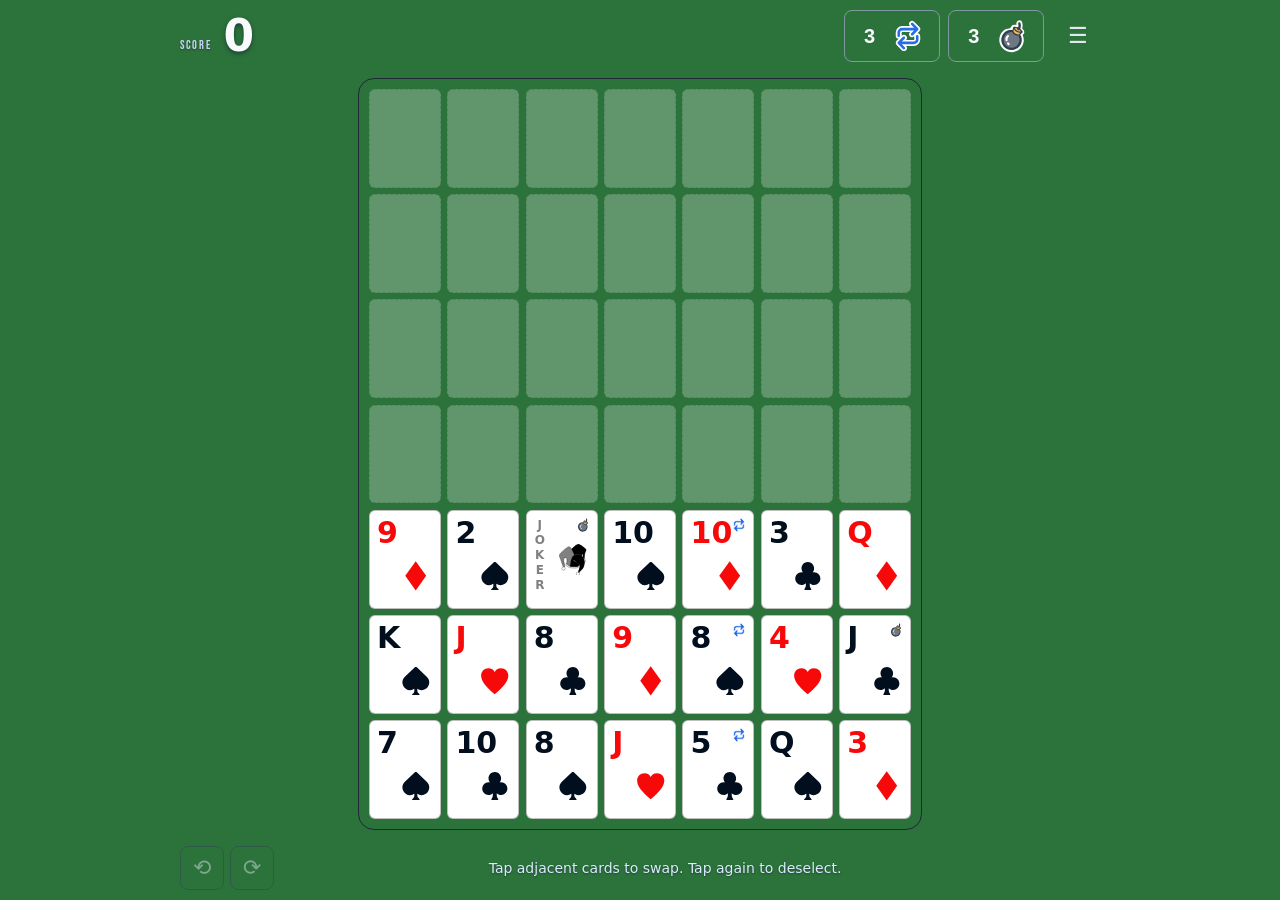
==== docs/index.html @ 8e926fc3 "Initial commit" ====
<!doctype html>
<html lang="en">
  <head>
    <meta charset="UTF-8" />
    <meta name="viewport" content="width=device-width, initial-scale=1, viewport-fit=cover" />
    <title>Solitaire Crush Prototype</title>
    <link rel="stylesheet" href="styles.css" />
  </head>
  <body>
    <main class="app">
      <header class="hud">
        <div class="topbar-left">
          <div class="hud__score">
            <span class="hud__label">Score</span>
            <span id="scoreValue">0</span>
          </div>
        </div>
        <div class="topbar-right">
          <div class="hud__counts">
            <button class="hud__button hud__button--powerup" id="freeSwapButton" type="button" aria-label="Use free swap">
              <span class="hud__button-amount" aria-label="Free swaps remaining"><span id="freeSwapCount">3</span></span>
              <span class="hud__icon hud__icon--swap" aria-hidden="true"></span>
            </button>
            <button class="hud__button hud__button--powerup" id="freeBombButton" type="button" aria-label="Use free bomb">
              <span class="hud__button-amount" aria-label="Free bombs remaining"><span id="freeBombCount">3</span></span>
              <span class="hud__icon hud__icon--bomb" aria-hidden="true"></span>
            </button>
          </div>
        
          <button
            class="hud__button hud__menu-button"
            id="menuBtn"
            type="button"
            aria-haspopup="dialog"
            aria-controls="gameMenuModal"
            aria-label="Open game menu"
          >
            ☰
          </button>
        </div>
      </header>

      <section class="board-viewport" aria-label="Board viewport">
        <section class="board" id="board" aria-label="Game board"></section>
      </section>

      <footer class="status">
        <div class="status__left" aria-label="History controls">
          <button class="hud__button hud__button--history" id="undoButton" type="button" aria-label="Undo">⟲</button>
          <button class="hud__button hud__button--history" id="redoButton" type="button" aria-label="Redo">⟳</button>
        </div>
        <div class="status__middle" id="statusMessage">Tap adjacent cards to swap. Tap again to deselect.</div>
        <div class="status__right">
          <button class="clear-button" id="clearSequenceButton" type="button" hidden>Clear</button>
        </div>
      </footer>
    </main>

    <div class="menu-modal" id="gameMenuModal" hidden>
      <button
        type="button"
        class="menu-modal__overlay"
        id="menuOverlay"
        aria-label="Close menu"
      ></button>
      <section
        class="menu-modal__panel"
        role="dialog"
        aria-modal="true"
        aria-labelledby="menuTitle"
      >
        <header class="menu-modal__header">
          <h2 id="menuTitle">Game Menu</h2>
          <button type="button" class="hud__button" id="closeMenuBtn" aria-label="Close menu">
            Close
          </button>
        </header>
        <div class="menu-modal__content">
          <section>
            <h3>How to play</h3>
            <ul>
              <li>Swap orthogonally adjacent cards to make better sequence opportunities.</li>
              <li>
                Build a straight line (horizontal or vertical) of 3 to 7 cards in ascending or
                descending rank order.
              </li>
              <li>
                A valid sequence must stay in one suit, with at most one wildcard (Joker or an
                extra 2 acting as wildcard).
              </li>
              <li>
                When your selection is valid, double tap a selected card (or use the Clear button)
                to clear and score.
              </li>
            </ul>
          </section>
          <section>
            <h3>Scoring</h3>
            <p>
              Sequence score = sum of cleared card base values × combo multiplier (clean 7-card
              sequence doubles the result).
            </p>
            <p><strong>Any Card = 10 points</strong></p>
            <p>
              Combo chain: clearing again without making a move increases multiplier (x1, x2, x3…)
              and any move/swap/bomb action resets combo back to x1.
            </p>
          </section>
        </div>
      </section>
    </div>

    <div class="game-over" id="gameOverOverlay" hidden>
      <div class="game-over__scrim" aria-hidden="true"></div>
      <section class="game-over__panel" role="dialog" aria-modal="true" aria-labelledby="gameOverTitle">
        <h2 id="gameOverTitle">Game Over</h2>
        <p>No space for new cards.</p>
        <button type="button" id="playAgainButton" aria-label="Play again">Play again</button>
      </section>
    </div>

    <script src="app.js"></script>
  </body>
</html>
---- docs/styles.css ----
@import url("https://fonts.googleapis.com/css2?family=Bebas+Neue&display=swap");

:root {
  --card-black: #010e1e;
  --card-red: #f70909;
  --card-gray: #808080;
  --app-gap: clamp(8px, 1.8vmin, 16px);
  --app-padding-inline: clamp(10px, 3vw, 20px);
  --app-padding-block: clamp(8px, 2dvh, 16px);
  --board-gap: clamp(2px, 0.7vmin, 8px);
  --board-pad: clamp(4px, 1.1vmin, 12px);
}

* {
  box-sizing: border-box;
}

html,
body {
  height: 100%;
  margin: 0;
}

body {
  font-family: "Inter", system-ui, sans-serif;
  background: #2c723b;
  color: #e2e8f0;
  overflow: hidden;
  overscroll-behavior: none;
}

.app {
  width: min(960px, 100%);
  margin-inline: auto;
  min-height: 100vh;
  min-height: 100dvh;
  height: 100dvh;
  display: flex;
  flex-direction: column;
  gap: var(--app-gap);
  padding-top: calc(var(--app-padding-block) + env(safe-area-inset-top));
  padding-bottom: calc(var(--app-padding-block) + env(safe-area-inset-bottom));
  padding-inline: calc(var(--app-padding-inline) + env(safe-area-inset-left))
    calc(var(--app-padding-inline) + env(safe-area-inset-right));
}

.hud {
  flex: 0 0 auto;
  display: grid;
  grid-template-columns: 1fr auto;
  align-items: center;
  column-gap: clamp(8px, 2.5vw, 16px);
}

.topbar-left {
  justify-self: start;
  min-width: 0;
}


.topbar-right {
  justify-self: end;
  min-width: 0;
  display: inline-flex;
  align-items: center;
  gap: clamp(6px, 1.8vw, 12px);
}

.hud__score {
  display: inline-flex;
  flex-direction: row;
  align-items: flex-end;
  gap: clamp(6px, 1.8vw, 12px);
  text-align: left;
  white-space: nowrap;
}

.hud__score span:not(.hud__label) {
  color: #f8fafc;
  font-weight: 800;
  font-size: clamp(28px, 8.2vw, 44px);
  line-height: 0.9;
  text-shadow: 0 2px 4px rgba(15, 23, 42, 0.55);
}

.hud__label {
  font-family: "Bebas Neue", "Inter", system-ui, sans-serif;
  font-size: clamp(10px, 2.4vw, 12px);
  text-transform: uppercase;
  letter-spacing: 0.14em;
  color: #cbd5f5;
  line-height: 1;
  transform: translateY(-3px);
  text-shadow: 0 1px 2px rgba(15, 23, 42, 0.45);
}

.hud__counts {
  display: flex;
  align-items: center;
  flex-wrap: nowrap;
  gap: clamp(4px, 1.3vw, 8px);
}

.hud__button {
  min-height: 44px;
  background: #1e293b;
  color: #e2e8f0;
  border: 1px solid #334155;
  border-radius: 8px;
  padding: 8px 12px;
  font-size: 14px;
  cursor: pointer;
}

.hud__button--powerup {
  display: inline-flex;
  align-items: center;
  justify-content: center;
  flex: 0 0 auto;
  gap: clamp(6px, 1.6vw, 10px);
  background: transparent;
  border-color: rgba(148, 163, 184, 0.8);
  padding: 8px clamp(8px, 2.5vw, 14px);
}

.hud__icon {
  width: clamp(24px, 6.5vw, 34px);
  height: clamp(24px, 6.5vw, 34px);
  display: inline-flex;
  align-items: center;
  justify-content: center;
  flex: 0 0 auto;
}

.hud__icon svg {
  width: 100%;
  height: 100%;
  display: block;
}

.hud__icon--swap {
  color: #256de9;
}

.hud__icon--bomb {
  color: #8E0002;
}

.hud__button-amount {
  font-weight: 800;
  font-size: clamp(16px, 4.4vw, 20px);
  line-height: 1;
  color: #f8fafc;
  min-width: 2ch;
  text-align: center;
}

.hud__button[aria-pressed="true"] {
  background: #2563eb;
  border-color: #1d4ed8;
}

.hud__button--history {
  display: inline-flex;
  align-items: center;
  justify-content: center;
  width: 44px;
  height: 44px;
  min-width: 44px;
  min-height: 44px;
  padding: 0;
  font-size: 22px;
  line-height: 1;
  background: transparent;
  touch-action: manipulation;
}

.hud__button:disabled {
  opacity: 0.45;
  cursor: not-allowed;
}

.hud__menu-button {
  min-width: 44px;
  padding-inline: 0;
  font-size: 22px;
  line-height: 1;
  background: transparent;
  border: none;
  outline: none;
  box-shadow: none;
}

.board-viewport {
  flex: 1 1 auto;
  min-height: 0;
  min-width: 0;
  display: flex;
  align-items: center;
  justify-content: center;
  overflow: hidden;
}

.board {
  display: grid;
  grid-template-columns: repeat(7, 1fr);
  grid-template-rows: repeat(7, 1fr);
  gap: var(--board-gap);
  padding: var(--board-pad);
  border-radius: 16px;
  border: 1px solid #1f2937;
  background: transparent;
  touch-action: none;

  aspect-ratio: 3 / 4;
  height: 100%;
  width: auto;
  max-height: 100%;
  max-width: 100%;
  min-height: 0;
  min-width: 0;
  overflow: hidden;
}

@media (max-height: 740px) {
  :root {
    --board-gap: clamp(2px, 0.55vmin, 5px);
    --board-pad: clamp(3px, 0.8vmin, 8px);
  }
}

@media (orientation: landscape) {
  .app {
    --app-padding-block: clamp(6px, 1.1dvh, 10px);
  }
}

.card {
  aspect-ratio: 6 / 8;
  width: 100%;
  height: 100%;
  min-width: 0;
  min-height: 0;

  background: #ffffff;
  border-radius: 6px;
  border: 1px solid rgba(0, 0, 0, 0.25);
  display: flex;
  align-items: center;
  justify-content: center;
  font-weight: 600;
  font-size: clamp(12px, 3.3vmin, 22px);
  color: var(--card-black);
  position: relative;
  cursor: pointer;
  user-select: none;
  -webkit-user-select: none;
  background-size: cover;
  background-position: center;
  touch-action: none;
}

.card--empty {
  background: #ffffff;
  border-style: dashed;
  color: transparent;
  cursor: default;
  opacity: 0.25;
}

.card--black {
  color: var(--card-black);
}

.card--red {
  color: var(--card-red);
}

.card__content {
  position: absolute;
  inset: clamp(2px, 0.8vmin, 8px);
}

.card__rank {
  font-size: clamp(16px, 3.8vmin, 30px);
  font-weight: 700;
  line-height: 1;
}

.card__suit {
  position: absolute;
  right: 0;
  bottom: 0;
  width: 60%;
  height: 60%;
}

.card__suit svg {
  width: 100%;
  height: 100%;
  display: block;
}

.card--joker {
  color: var(--card-gray);
}

.card__content--joker {
  display: flex;
  align-items: center;
  justify-content: flex-start;
}

.card__joker-text {
  writing-mode: vertical-rl;
  text-orientation: upright;
  font-size: clamp(7px, 1.8vmin, 12px);
  font-weight: 700;
  letter-spacing: 1px;
  color: var(--card-gray);
  height: 100%;
  line-height: 1;
  max-height: 100%;
  overflow: hidden;
}

.card__joker-icon {
  margin-left: auto;
  width: min(44px, 55%);
  aspect-ratio: 1 / 1;
}

.card__joker-icon svg {
  width: 100%;
  height: 100%;
  display: block;
}

.card--sprite {
  color: transparent;
  text-shadow: none;
}

.badge {
  position: absolute;
  top: clamp(2px, 0.7vmin, 6px);
  right: clamp(2px, 0.7vmin, 6px);
  width: 16px;
  height: 16px;
  padding: 0;
  border-radius: 999px;
  display: grid;
  place-items: center;
  line-height: 1;
  color: #1f2937;
  background: transparent;
  border: none;
  pointer-events: none;
}

.badge svg {
  width: 100%;
  height: 100%;
  display: block;
  filter: drop-shadow(0 1px 1px rgba(255, 255, 255, 0.35));
}

.badge--bomb {
  color: #8E0002;
}

.badge--swapper {
  color: #256de9;
}


.card--selected {
  outline: 2px solid #38bdf8;
  outline-offset: 2px;
}

.card--bomb-selected {
  outline: 3px solid #ff1f1f;
  outline-offset: 1px;
  box-shadow:
    0 0 0 2px rgba(255, 59, 59, 0.35),
    0 0 20px rgba(255, 31, 31, 0.9),
    0 0 34px rgba(255, 140, 0, 0.65);
  animation: bombTargetPulse 420ms ease-in-out infinite alternate;
}

@keyframes bombTargetPulse {
  0% {
    transform: scale(1);
    filter: saturate(1);
  }
  100% {
    transform: scale(1.04);
    filter: saturate(1.3);
  }
}

.card--pending {
  outline: 2px solid #f59e0b;
  outline-offset: 2px;
}

.card--swapper {
  outline: 2px solid #22c55e;
  outline-offset: 2px;
}

.card--dragging {
  cursor: grabbing;
  z-index: 3;
  box-shadow: 0 12px 24px rgba(15, 23, 42, 0.45);
  will-change: transform;
  pointer-events: none;
}

.card--animating {
  transition: transform 220ms ease;
  will-change: transform;
}

.card--pre-enter {
  opacity: 0;
}

.card--entering {
  transition:
    transform 500ms cubic-bezier(.2,.8,.2,1),
    opacity 500ms ease-out;
  will-change: transform, opacity;
}

.status {
  display: grid;
  grid-template-columns: auto 1fr auto;
  align-items: center;
  gap: 12px;
  flex: 0 0 auto;
  font-size: 14px;
  color: #dbeafe;
  text-shadow: 0 1px 2px rgba(15, 23, 42, 0.45);
}

.status__left {
  display: inline-flex;
  align-items: center;
  gap: 6px;
  position: relative;
  z-index: 2;
}

.status__middle {
  min-width: 0;
  text-align: center;
}

.status__right {
  display: inline-flex;
  justify-content: flex-end;
  min-width: 44px;
}

.clear-button {
  background: #16a34a;
  color: #f8fafc;
  border: 1px solid #15803d;
  border-radius: 8px;
  padding: 6px 12px;
  font-size: 14px;
  font-weight: 600;
  cursor: pointer;
}

.clear-button[hidden] {
  display: none;
}


.fx-layer {
  position: fixed;
  inset: 0;
  z-index: 1500;
  pointer-events: auto;
  overflow: hidden;
}

.bomb-flash {
  position: absolute;
  inset: 0;
  background: #ffffff;
  opacity: 0;
}

.bomb-impact {
  position: absolute;
  width: min(22vmin, 160px);
  aspect-ratio: 1 / 1;
  border-radius: 999px;
  background: radial-gradient(circle, rgba(255, 48, 48, 0.58) 0%, rgba(255, 48, 48, 0.2) 38%, rgba(255, 48, 48, 0) 75%);
  transform: translate(-50%, -50%) scale(0.25);
  opacity: 0;
  will-change: transform, opacity;
}

.bomb-ring {
  position: absolute;
  width: min(18vmin, 120px);
  aspect-ratio: 1 / 1;
  border-radius: 999px;
  border: 2px solid rgba(255, 245, 210, 0.85);
  box-shadow: 0 0 22px rgba(255, 214, 102, 0.55);
  transform: translate(-50%, -50%) scale(0.2);
  opacity: 0;
  will-change: transform, opacity;
}

.bomb-ring--secondary {
  border-width: 1px;
  border-color: rgba(255, 255, 255, 0.7);
  box-shadow: 0 0 16px rgba(255, 255, 255, 0.45);
}

.fx-particles {
  position: absolute;
  inset: 0;
  width: 100%;
  height: 100%;
  pointer-events: none;
}

/* Score points animation */
.score-overlay {
  position: fixed;
  inset: 0;
  background: rgba(0, 0, 0, 0.5);
  opacity: 0;
  z-index: 1300;
  pointer-events: auto;
}

.score-stage {
  position: fixed;
  z-index: 1301;
  pointer-events: none;
  left: 0;
  right: 0;
  top: max(calc(env(safe-area-inset-top) + 12px), 12px);
  bottom: max(calc(env(safe-area-inset-bottom) + 12px), 12px);
  display: grid;
  place-items: center;
}

.score-stage__content {
  max-width: min(92vw, 720px);
  max-height: calc(100dvh - env(safe-area-inset-top) - env(safe-area-inset-bottom) - 24px);
  display: grid;
  justify-items: center;
  align-content: center;
  gap: 14px;
}

.score-text-stack {
  display: grid;
  gap: 8px;
  text-align: center;
  color: #fef08a;
  text-shadow: 0 8px 18px rgba(15, 23, 42, 0.65);
}

.score-cards-row {
  display: flex;
  gap: 8px;
  align-items: center;
  justify-content: center;
}

.score-card-slot {
  border-radius: 6px;
  opacity: 0;
}

.score-card-clone {
  position: fixed;
  display: flex;
  align-items: center;
  justify-content: center;
  margin: 0;
  border-radius: 6px;
  border: 1px solid rgba(0, 0, 0, 0.25);
  background: #ffffff;
  overflow: hidden;
  transform: translate(0, 0);
  opacity: 1;
  pointer-events: none;
}

.score-line {
  pointer-events: none;
}

.score-points-label__combo {
  font-size: clamp(16px, 4vmin, 28px);
  font-weight: 800;
  letter-spacing: 0.06em;
}

.score-points-label__raw {
  font-size: clamp(14px, 3.5vmin, 22px);
  color: #f8fafc;
  font-weight: 600;
}

.score-points-label__final {
  font-size: clamp(30px, 7.2vmin, 52px);
  font-weight: 900;
}

.score-blink {
  animation: scoreBlinkPulse 180ms ease-in-out 3;
}

@keyframes scoreBlinkPulse {
  0%,
  100% {
    opacity: 1;
    text-shadow: 0 1px 2px rgba(15, 23, 42, 0.5);
  }
  50% {
    opacity: 0.75;
    text-shadow: 0 0 10px rgba(250, 204, 21, 0.85);
  }
}


.menu-modal {
  position: fixed;
  inset: 0;
  z-index: 1200;
}

.menu-modal[hidden] {
  display: none;
}

.menu-modal__overlay {
  position: absolute;
  inset: 0;
  border: 0;
  background: rgba(15, 23, 42, 0.75);
  cursor: pointer;
}

.menu-modal__panel {
  position: relative;
  z-index: 1;
  width: min(720px, calc(100% - 24px));
  margin: min(8vh, 64px) auto;
  max-height: calc(100dvh - 24px);
  overflow: auto;
  border: 1px solid #334155;
  border-radius: 14px;
  background: #0f172a;
  color: #e2e8f0;
  padding: 16px;
}

.menu-modal__header {
  display: flex;
  justify-content: space-between;
  align-items: center;
  gap: 12px;
  margin-bottom: 12px;
}

.menu-modal__header h2 {
  margin: 0;
  font-size: 20px;
}

.menu-modal__content h3 {
  margin: 12px 0 6px;
}

.menu-modal__content p,
.menu-modal__content li {
  line-height: 1.45;
}

.menu-modal__content ul {
  margin: 0;
  padding-left: 20px;
}

.game-over {
  position: fixed;
  inset: 0;
  z-index: 1300;
  display: grid;
  place-items: center;
}

.game-over[hidden] {
  display: none;
}

.game-over__scrim {
  position: absolute;
  inset: 0;
  background: rgba(0, 0, 0, 0.6);
  animation: gameOverFadeIn 240ms ease-out;
}

.game-over__panel {
  position: relative;
  z-index: 1;
  width: min(360px, calc(100% - 24px));
  border-radius: 14px;
  border: 1px solid #475569;
  background: #0f172a;
  color: #e2e8f0;
  text-align: center;
  padding: 22px 18px;
  box-shadow: 0 24px 40px rgba(15, 23, 42, 0.55);
  animation: gameOverPanelIn 260ms cubic-bezier(0.22, 1, 0.36, 1);
}

.game-over__panel h2 {
  margin: 0;
  font-size: 30px;
}

.game-over__panel p {
  margin: 10px 0 18px;
  color: #cbd5e1;
}

.game-over__panel button {
  min-width: 150px;
  border: 0;
  border-radius: 999px;
  background: linear-gradient(120deg, #f59e0b, #ef4444);
  color: #fff;
  font-weight: 700;
  font-size: 16px;
  padding: 11px 18px;
  cursor: pointer;
}

.game-over__panel button:focus-visible {
  outline: 3px solid #facc15;
  outline-offset: 2px;
}

@keyframes gameOverFadeIn {
  from {
    opacity: 0;
  }
  to {
    opacity: 1;
  }
}

@keyframes gameOverPanelIn {
  from {
    opacity: 0;
    transform: scale(0.92);
  }
  to {
    opacity: 1;
    transform: scale(1);
  }
}

@media (max-width: 640px) {
  .menu-modal__panel {
    width: 100%;
    height: 100dvh;
    max-height: 100dvh;
    margin: 0;
    border-radius: 0;
    border-left: 0;
    border-right: 0;
  }
}
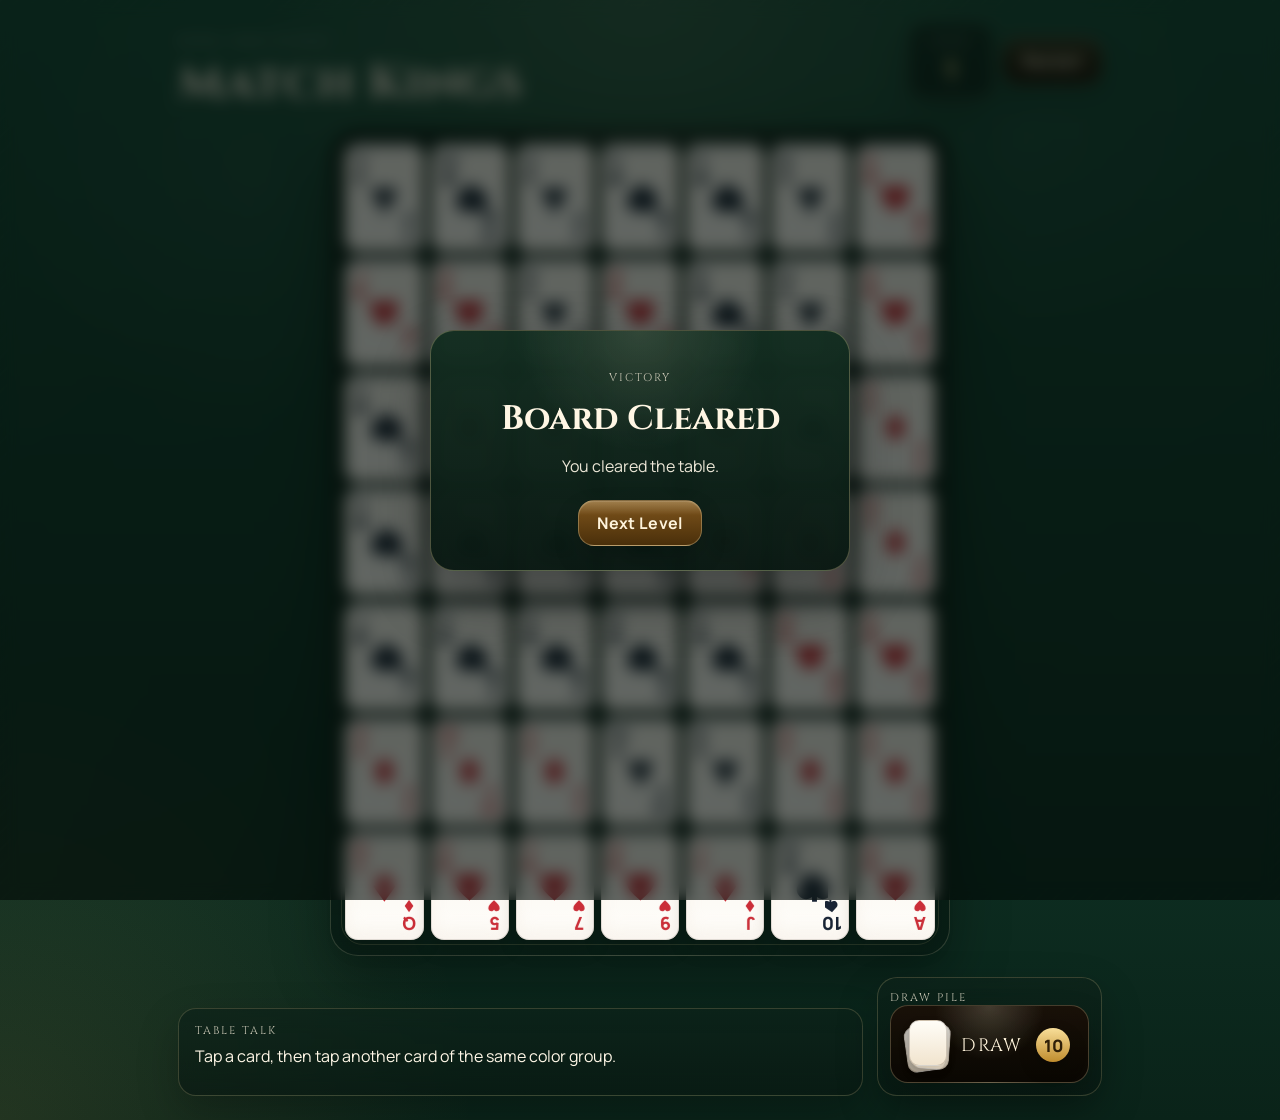
==== commit fed2bb21: "First attempt" ====
--- a/docs/index.html
+++ b/docs/index.html
@@ -3,119 +3,72 @@
   <head>
     <meta charset="UTF-8" />
     <meta name="viewport" content="width=device-width, initial-scale=1, viewport-fit=cover" />
-    <title>Solitaire Crush Prototype</title>
+    <title>Match Kings</title>
     <link rel="stylesheet" href="styles.css" />
   </head>
   <body>
     <main class="app">
-      <header class="hud">
-        <div class="topbar-left">
-          <div class="hud__score">
-            <span class="hud__label">Score</span>
-            <span id="scoreValue">0</span>
+      <header class="hero">
+        <div class="hero__copy">
+          <p class="hero__eyebrow">Royal Table Puzzle</p>
+          <h1 class="hero__title">Match Kings</h1>
+        </div>
+
+        <div class="hero__controls">
+          <div class="hero__pill" aria-label="Current level">
+            <span class="hero__pill-label">Level</span>
+            <span class="hero__pill-value" id="levelValue">1</span>
           </div>
-        </div>
-        <div class="topbar-right">
-          <div class="hud__counts">
-            <button class="hud__button hud__button--powerup" id="freeSwapButton" type="button" aria-label="Use free swap">
-              <span class="hud__button-amount" aria-label="Free swaps remaining"><span id="freeSwapCount">3</span></span>
-              <span class="hud__icon hud__icon--swap" aria-hidden="true"></span>
-            </button>
-            <button class="hud__button hud__button--powerup" id="freeBombButton" type="button" aria-label="Use free bomb">
-              <span class="hud__button-amount" aria-label="Free bombs remaining"><span id="freeBombCount">3</span></span>
-              <span class="hud__icon hud__icon--bomb" aria-hidden="true"></span>
-            </button>
-          </div>
-        
-          <button
-            class="hud__button hud__menu-button"
-            id="menuBtn"
-            type="button"
-            aria-haspopup="dialog"
-            aria-controls="gameMenuModal"
-            aria-label="Open game menu"
-          >
-            ☰
+
+          <button class="chrome-button" id="restartButton" type="button">
+            Restart
           </button>
         </div>
       </header>
 
-      <section class="board-viewport" aria-label="Board viewport">
-        <section class="board" id="board" aria-label="Game board"></section>
+      <section class="tableau" aria-label="Game table">
+        <div class="tableau__frame">
+          <section class="board" id="board" aria-label="Match Kings board"></section>
+        </div>
       </section>
 
-      <footer class="status">
-        <div class="status__left" aria-label="History controls">
-          <button class="hud__button hud__button--history" id="undoButton" type="button" aria-label="Undo">⟲</button>
-          <button class="hud__button hud__button--history" id="redoButton" type="button" aria-label="Redo">⟳</button>
-        </div>
-        <div class="status__middle" id="statusMessage">Tap adjacent cards to swap. Tap again to deselect.</div>
-        <div class="status__right">
-          <button class="clear-button" id="clearSequenceButton" type="button" hidden>Clear</button>
-        </div>
+      <footer class="control-bar">
+        <section class="status-panel" aria-label="Instruction panel">
+          <span class="status-panel__label">Table Talk</span>
+          <p class="status-panel__message" id="statusMessage" aria-live="polite">
+            Tap a card, then tap another card of the same color group.
+          </p>
+        </section>
+
+        <section class="draw-panel" aria-label="Draw pile">
+          <span class="draw-panel__label">Draw Pile</span>
+          <button class="draw-button" id="drawButton" type="button">
+            <span class="draw-button__stack" aria-hidden="true">
+              <span></span>
+              <span></span>
+              <span></span>
+            </span>
+            <span class="draw-button__text">Draw</span>
+            <span class="draw-button__count" id="drawCount">10</span>
+          </button>
+        </section>
       </footer>
     </main>
 
-    <div class="menu-modal" id="gameMenuModal" hidden>
-      <button
-        type="button"
-        class="menu-modal__overlay"
-        id="menuOverlay"
-        aria-label="Close menu"
-      ></button>
+    <div class="endgame" id="endgameOverlay" hidden>
+      <div class="endgame__scrim" aria-hidden="true"></div>
       <section
-        class="menu-modal__panel"
+        class="endgame__panel"
         role="dialog"
         aria-modal="true"
-        aria-labelledby="menuTitle"
+        aria-labelledby="endgameTitle"
       >
-        <header class="menu-modal__header">
-          <h2 id="menuTitle">Game Menu</h2>
-          <button type="button" class="hud__button" id="closeMenuBtn" aria-label="Close menu">
-            Close
-          </button>
-        </header>
-        <div class="menu-modal__content">
-          <section>
-            <h3>How to play</h3>
-            <ul>
-              <li>Swap orthogonally adjacent cards to make better sequence opportunities.</li>
-              <li>
-                Build a straight line (horizontal or vertical) of 3 to 7 cards in ascending or
-                descending rank order.
-              </li>
-              <li>
-                A valid sequence must stay in one suit, with at most one wildcard (Joker or an
-                extra 2 acting as wildcard).
-              </li>
-              <li>
-                When your selection is valid, double tap a selected card (or use the Clear button)
-                to clear and score.
-              </li>
-            </ul>
-          </section>
-          <section>
-            <h3>Scoring</h3>
-            <p>
-              Sequence score = sum of cleared card base values × combo multiplier (clean 7-card
-              sequence doubles the result).
-            </p>
-            <p><strong>Any Card = 10 points</strong></p>
-            <p>
-              Combo chain: clearing again without making a move increases multiplier (x1, x2, x3…)
-              and any move/swap/bomb action resets combo back to x1.
-            </p>
-          </section>
-        </div>
-      </section>
-    </div>
-
-    <div class="game-over" id="gameOverOverlay" hidden>
-      <div class="game-over__scrim" aria-hidden="true"></div>
-      <section class="game-over__panel" role="dialog" aria-modal="true" aria-labelledby="gameOverTitle">
-        <h2 id="gameOverTitle">Game Over</h2>
-        <p>No space for new cards.</p>
-        <button type="button" id="playAgainButton" aria-label="Play again">Play again</button>
+        <p class="endgame__eyebrow" id="endgameEyebrow">Victory</p>
+        <h2 class="endgame__title" id="endgameTitle">Board Cleared</h2>
+        <p class="endgame__body" id="endgameBody">You cleared the table.</p>
+        <button class="chrome-button chrome-button--primary" id="endgameActionButton" type="button">
+          Next Level
+        </button>
       </section>
     </div>
 
--- a/docs/styles.css
+++ b/docs/styles.css
@@ -1,14 +1,29 @@
-@import url("https://fonts.googleapis.com/css2?family=Bebas+Neue&display=swap");
+@import url("https://fonts.googleapis.com/css2?family=Cinzel:wght@500;700&family=Manrope:wght@500;700;800&display=swap");
 
 :root {
-  --card-black: #010e1e;
-  --card-red: #f70909;
-  --card-gray: #808080;
-  --app-gap: clamp(8px, 1.8vmin, 16px);
-  --app-padding-inline: clamp(10px, 3vw, 20px);
-  --app-padding-block: clamp(8px, 2dvh, 16px);
-  --board-gap: clamp(2px, 0.7vmin, 8px);
-  --board-pad: clamp(4px, 1.1vmin, 12px);
+  --felt-deep: #0f3d2d;
+  --felt-mid: #16563e;
+  --felt-glow: #2d8b62;
+  --ink: #11202d;
+  --ink-soft: #314354;
+  --paper: #fbf7f0;
+  --paper-shadow: #e4d7c4;
+  --gold: #dcb257;
+  --gold-bright: #f4d98f;
+  --gold-shadow: rgba(92, 59, 7, 0.35);
+  --crimson: #b1303a;
+  --black-suit: #182334;
+  --red-suit: #ca2e38;
+  --slot-border: rgba(236, 217, 176, 0.18);
+  --slot-fill: rgba(11, 29, 21, 0.2);
+  --panel-fill: rgba(7, 18, 13, 0.38);
+  --panel-border: rgba(237, 212, 154, 0.2);
+  --shadow-soft: 0 16px 42px rgba(0, 0, 0, 0.24);
+  --shadow-strong: 0 22px 56px rgba(0, 0, 0, 0.34);
+  --board-gap: clamp(4px, 0.75vmin, 8px);
+  --frame-pad: clamp(10px, 1.6vmin, 16px);
+  --app-pad-x: clamp(14px, 4vw, 28px);
+  --app-pad-y: clamp(12px, 2.6dvh, 24px);
 }
 
 * {
@@ -17,772 +32,600 @@
 
 html,
 body {
-  height: 100%;
   margin: 0;
+  min-height: 100%;
 }
 
 body {
-  font-family: "Inter", system-ui, sans-serif;
-  background: #2c723b;
-  color: #e2e8f0;
+  min-height: 100vh;
+  min-height: 100dvh;
+  font-family: "Manrope", system-ui, sans-serif;
+  color: #f9f0dd;
+  background:
+    radial-gradient(circle at top, rgba(255, 240, 194, 0.12), transparent 30%),
+    radial-gradient(circle at bottom left, rgba(212, 178, 87, 0.12), transparent 28%),
+    linear-gradient(180deg, #164b38 0%, #103628 55%, #0a2319 100%);
   overflow: hidden;
   overscroll-behavior: none;
 }
 
+body::before {
+  content: "";
+  position: fixed;
+  inset: 0;
+  background:
+    radial-gradient(circle at 20% 20%, rgba(255, 255, 255, 0.04), transparent 22%),
+    radial-gradient(circle at 80% 15%, rgba(255, 255, 255, 0.035), transparent 18%),
+    repeating-linear-gradient(
+      135deg,
+      rgba(255, 255, 255, 0.015) 0,
+      rgba(255, 255, 255, 0.015) 2px,
+      transparent 2px,
+      transparent 12px
+    );
+  pointer-events: none;
+}
+
+button {
+  font: inherit;
+}
+
 .app {
-  width: min(960px, 100%);
+  position: relative;
+  z-index: 1;
+  width: min(980px, 100%);
   margin-inline: auto;
   min-height: 100vh;
   min-height: 100dvh;
-  height: 100dvh;
-  display: flex;
-  flex-direction: column;
-  gap: var(--app-gap);
-  padding-top: calc(var(--app-padding-block) + env(safe-area-inset-top));
-  padding-bottom: calc(var(--app-padding-block) + env(safe-area-inset-bottom));
-  padding-inline: calc(var(--app-padding-inline) + env(safe-area-inset-left))
-    calc(var(--app-padding-inline) + env(safe-area-inset-right));
-}
-
-.hud {
-  flex: 0 0 auto;
+  display: grid;
+  grid-template-rows: auto 1fr auto;
+  gap: clamp(14px, 2.4dvh, 24px);
+  padding:
+    calc(var(--app-pad-y) + env(safe-area-inset-top))
+    calc(var(--app-pad-x) + env(safe-area-inset-right))
+    calc(var(--app-pad-y) + env(safe-area-inset-bottom))
+    calc(var(--app-pad-x) + env(safe-area-inset-left));
+}
+
+.hero {
   display: grid;
   grid-template-columns: 1fr auto;
-  align-items: center;
-  column-gap: clamp(8px, 2.5vw, 16px);
-}
-
-.topbar-left {
-  justify-self: start;
+  gap: 16px;
+  align-items: start;
+}
+
+.hero__copy {
   min-width: 0;
 }
 
-
-.topbar-right {
-  justify-self: end;
-  min-width: 0;
-  display: inline-flex;
-  align-items: center;
-  gap: clamp(6px, 1.8vw, 12px);
-}
-
-.hud__score {
-  display: inline-flex;
-  flex-direction: row;
-  align-items: flex-end;
-  gap: clamp(6px, 1.8vw, 12px);
-  text-align: left;
-  white-space: nowrap;
-}
-
-.hud__score span:not(.hud__label) {
-  color: #f8fafc;
-  font-weight: 800;
-  font-size: clamp(28px, 8.2vw, 44px);
-  line-height: 0.9;
-  text-shadow: 0 2px 4px rgba(15, 23, 42, 0.55);
-}
-
-.hud__label {
-  font-family: "Bebas Neue", "Inter", system-ui, sans-serif;
-  font-size: clamp(10px, 2.4vw, 12px);
+.hero__eyebrow,
+.status-panel__label,
+.draw-panel__label,
+.endgame__eyebrow,
+.hero__pill-label {
+  display: block;
+  font-family: "Cinzel", Georgia, serif;
+  font-size: 11px;
+  letter-spacing: 0.18em;
   text-transform: uppercase;
-  letter-spacing: 0.14em;
-  color: #cbd5f5;
-  line-height: 1;
-  transform: translateY(-3px);
-  text-shadow: 0 1px 2px rgba(15, 23, 42, 0.45);
-}
-
-.hud__counts {
+  color: rgba(249, 240, 221, 0.78);
+}
+
+.hero__title {
+  margin: 4px 0 0;
+  font-family: "Cinzel", Georgia, serif;
+  font-size: clamp(32px, 8vw, 48px);
+  line-height: 0.98;
+  letter-spacing: 0.02em;
+  color: #fff6e4;
+  text-shadow: 0 6px 14px rgba(0, 0, 0, 0.18);
+}
+
+.hero__controls {
   display: flex;
   align-items: center;
-  flex-wrap: nowrap;
-  gap: clamp(4px, 1.3vw, 8px);
-}
-
-.hud__button {
-  min-height: 44px;
-  background: #1e293b;
-  color: #e2e8f0;
-  border: 1px solid #334155;
-  border-radius: 8px;
-  padding: 8px 12px;
-  font-size: 14px;
+  gap: 10px;
+  flex-wrap: wrap;
+  justify-content: flex-end;
+}
+
+.hero__pill,
+.status-panel,
+.draw-panel {
+  border: 1px solid var(--panel-border);
+  background: linear-gradient(180deg, rgba(13, 34, 25, 0.72), rgba(8, 23, 17, 0.66));
+  box-shadow: var(--shadow-soft);
+  backdrop-filter: blur(12px);
+}
+
+.hero__pill {
+  min-width: 84px;
+  padding: 10px 14px;
+  border-radius: 16px;
+  text-align: center;
+}
+
+.hero__pill-value {
+  display: block;
+  margin-top: 2px;
+  font-size: clamp(20px, 5vw, 26px);
+  font-weight: 800;
+  color: var(--gold-bright);
+}
+
+.chrome-button {
+  min-height: 46px;
+  padding: 0 18px;
+  border-radius: 16px;
+  border: 1px solid rgba(238, 216, 166, 0.34);
+  background:
+    linear-gradient(180deg, rgba(255, 255, 255, 0.08), transparent 28%),
+    linear-gradient(180deg, rgba(59, 28, 7, 0.62), rgba(25, 12, 3, 0.92));
+  color: #fff4dc;
+  font-weight: 700;
+  letter-spacing: 0.02em;
   cursor: pointer;
-}
-
-.hud__button--powerup {
-  display: inline-flex;
-  align-items: center;
-  justify-content: center;
-  flex: 0 0 auto;
-  gap: clamp(6px, 1.6vw, 10px);
-  background: transparent;
-  border-color: rgba(148, 163, 184, 0.8);
-  padding: 8px clamp(8px, 2.5vw, 14px);
-}
-
-.hud__icon {
-  width: clamp(24px, 6.5vw, 34px);
-  height: clamp(24px, 6.5vw, 34px);
-  display: inline-flex;
-  align-items: center;
-  justify-content: center;
-  flex: 0 0 auto;
-}
-
-.hud__icon svg {
-  width: 100%;
-  height: 100%;
-  display: block;
-}
-
-.hud__icon--swap {
-  color: #256de9;
-}
-
-.hud__icon--bomb {
-  color: #8E0002;
-}
-
-.hud__button-amount {
-  font-weight: 800;
-  font-size: clamp(16px, 4.4vw, 20px);
-  line-height: 1;
-  color: #f8fafc;
-  min-width: 2ch;
-  text-align: center;
-}
-
-.hud__button[aria-pressed="true"] {
-  background: #2563eb;
-  border-color: #1d4ed8;
-}
-
-.hud__button--history {
-  display: inline-flex;
-  align-items: center;
-  justify-content: center;
-  width: 44px;
-  height: 44px;
-  min-width: 44px;
-  min-height: 44px;
-  padding: 0;
-  font-size: 22px;
-  line-height: 1;
-  background: transparent;
-  touch-action: manipulation;
-}
-
-.hud__button:disabled {
-  opacity: 0.45;
-  cursor: not-allowed;
-}
-
-.hud__menu-button {
-  min-width: 44px;
-  padding-inline: 0;
-  font-size: 22px;
-  line-height: 1;
-  background: transparent;
-  border: none;
-  outline: none;
-  box-shadow: none;
-}
-
-.board-viewport {
-  flex: 1 1 auto;
+  box-shadow: inset 0 1px 0 rgba(255, 255, 255, 0.1), 0 12px 26px rgba(0, 0, 0, 0.18);
+  transition: transform 140ms ease, box-shadow 140ms ease, filter 140ms ease;
+}
+
+.chrome-button:hover,
+.draw-button:hover {
+  transform: translateY(-1px);
+  box-shadow: 0 14px 28px rgba(0, 0, 0, 0.24);
+}
+
+.chrome-button:active,
+.draw-button:active {
+  transform: translateY(1px);
+}
+
+.chrome-button--primary {
+  background:
+    linear-gradient(180deg, rgba(255, 250, 219, 0.25), transparent 32%),
+    linear-gradient(180deg, #80561d, #4a2f0a);
+}
+
+.tableau {
   min-height: 0;
-  min-width: 0;
   display: flex;
   align-items: center;
   justify-content: center;
-  overflow: hidden;
+}
+
+.tableau__frame {
+  width: min(100%, 92vw, 620px);
+  height: min(100%, 100%);
+  aspect-ratio: 3 / 4;
+  padding: var(--frame-pad);
+  border-radius: 28px;
+  border: 1px solid rgba(255, 239, 199, 0.16);
+  background:
+    radial-gradient(circle at top, rgba(255, 244, 210, 0.08), transparent 22%),
+    linear-gradient(180deg, rgba(8, 27, 20, 0.9), rgba(8, 26, 19, 0.78));
+  box-shadow: var(--shadow-strong);
+  position: relative;
+}
+
+.tableau__frame::before {
+  content: "";
+  position: absolute;
+  inset: 10px;
+  border-radius: 22px;
+  border: 1px solid rgba(245, 217, 152, 0.12);
+  pointer-events: none;
 }
 
 .board {
+  width: 100%;
+  height: 100%;
   display: grid;
   grid-template-columns: repeat(7, 1fr);
   grid-template-rows: repeat(7, 1fr);
   gap: var(--board-gap);
-  padding: var(--board-pad);
-  border-radius: 16px;
-  border: 1px solid #1f2937;
-  background: transparent;
   touch-action: none;
-
-  aspect-ratio: 3 / 4;
-  height: 100%;
-  width: auto;
-  max-height: 100%;
-  max-width: 100%;
-  min-height: 0;
-  min-width: 0;
-  overflow: hidden;
-}
-
-@media (max-height: 740px) {
-  :root {
-    --board-gap: clamp(2px, 0.55vmin, 5px);
-    --board-pad: clamp(3px, 0.8vmin, 8px);
-  }
-}
-
-@media (orientation: landscape) {
-  .app {
-    --app-padding-block: clamp(6px, 1.1dvh, 10px);
-  }
-}
-
-.card {
-  aspect-ratio: 6 / 8;
-  width: 100%;
-  height: 100%;
+}
+
+.board__cell {
+  position: relative;
   min-width: 0;
   min-height: 0;
-
-  background: #ffffff;
-  border-radius: 6px;
-  border: 1px solid rgba(0, 0, 0, 0.25);
-  display: flex;
-  align-items: center;
-  justify-content: center;
-  font-weight: 600;
-  font-size: clamp(12px, 3.3vmin, 22px);
-  color: var(--card-black);
-  position: relative;
-  cursor: pointer;
-  user-select: none;
-  -webkit-user-select: none;
-  background-size: cover;
-  background-position: center;
-  touch-action: none;
-}
-
-.card--empty {
-  background: #ffffff;
-  border-style: dashed;
-  color: transparent;
-  cursor: default;
-  opacity: 0.25;
-}
-
-.card--black {
-  color: var(--card-black);
-}
-
-.card--red {
-  color: var(--card-red);
-}
-
-.card__content {
-  position: absolute;
-  inset: clamp(2px, 0.8vmin, 8px);
-}
-
-.card__rank {
-  font-size: clamp(16px, 3.8vmin, 30px);
-  font-weight: 700;
-  line-height: 1;
-}
-
-.card__suit {
-  position: absolute;
-  right: 0;
-  bottom: 0;
-  width: 60%;
-  height: 60%;
-}
-
-.card__suit svg {
-  width: 100%;
-  height: 100%;
-  display: block;
-}
-
-.card--joker {
-  color: var(--card-gray);
-}
-
-.card__content--joker {
-  display: flex;
-  align-items: center;
-  justify-content: flex-start;
-}
-
-.card__joker-text {
-  writing-mode: vertical-rl;
-  text-orientation: upright;
-  font-size: clamp(7px, 1.8vmin, 12px);
-  font-weight: 700;
-  letter-spacing: 1px;
-  color: var(--card-gray);
-  height: 100%;
-  line-height: 1;
-  max-height: 100%;
-  overflow: hidden;
-}
-
-.card__joker-icon {
-  margin-left: auto;
-  width: min(44px, 55%);
-  aspect-ratio: 1 / 1;
-}
-
-.card__joker-icon svg {
-  width: 100%;
-  height: 100%;
-  display: block;
-}
-
-.card--sprite {
-  color: transparent;
-  text-shadow: none;
-}
-
-.badge {
-  position: absolute;
-  top: clamp(2px, 0.7vmin, 6px);
-  right: clamp(2px, 0.7vmin, 6px);
-  width: 16px;
-  height: 16px;
-  padding: 0;
-  border-radius: 999px;
-  display: grid;
-  place-items: center;
-  line-height: 1;
-  color: #1f2937;
-  background: transparent;
-  border: none;
-  pointer-events: none;
-}
-
-.badge svg {
-  width: 100%;
-  height: 100%;
-  display: block;
-  filter: drop-shadow(0 1px 1px rgba(255, 255, 255, 0.35));
-}
-
-.badge--bomb {
-  color: #8E0002;
-}
-
-.badge--swapper {
-  color: #256de9;
-}
-
-
-.card--selected {
-  outline: 2px solid #38bdf8;
-  outline-offset: 2px;
-}
-
-.card--bomb-selected {
-  outline: 3px solid #ff1f1f;
-  outline-offset: 1px;
-  box-shadow:
-    0 0 0 2px rgba(255, 59, 59, 0.35),
-    0 0 20px rgba(255, 31, 31, 0.9),
-    0 0 34px rgba(255, 140, 0, 0.65);
-  animation: bombTargetPulse 420ms ease-in-out infinite alternate;
-}
-
-@keyframes bombTargetPulse {
-  0% {
-    transform: scale(1);
-    filter: saturate(1);
-  }
-  100% {
-    transform: scale(1.04);
-    filter: saturate(1.3);
-  }
-}
-
-.card--pending {
-  outline: 2px solid #f59e0b;
-  outline-offset: 2px;
-}
-
-.card--swapper {
-  outline: 2px solid #22c55e;
-  outline-offset: 2px;
-}
-
-.card--dragging {
-  cursor: grabbing;
-  z-index: 3;
-  box-shadow: 0 12px 24px rgba(15, 23, 42, 0.45);
-  will-change: transform;
-  pointer-events: none;
-}
-
-.card--animating {
-  transition: transform 220ms ease;
-  will-change: transform;
-}
-
-.card--pre-enter {
-  opacity: 0;
-}
-
-.card--entering {
-  transition:
-    transform 500ms cubic-bezier(.2,.8,.2,1),
-    opacity 500ms ease-out;
-  will-change: transform, opacity;
-}
-
-.status {
-  display: grid;
-  grid-template-columns: auto 1fr auto;
-  align-items: center;
-  gap: 12px;
-  flex: 0 0 auto;
-  font-size: 14px;
-  color: #dbeafe;
-  text-shadow: 0 1px 2px rgba(15, 23, 42, 0.45);
-}
-
-.status__left {
-  display: inline-flex;
-  align-items: center;
-  gap: 6px;
-  position: relative;
-  z-index: 2;
-}
-
-.status__middle {
-  min-width: 0;
-  text-align: center;
-}
-
-.status__right {
-  display: inline-flex;
-  justify-content: flex-end;
-  min-width: 44px;
-}
-
-.clear-button {
-  background: #16a34a;
-  color: #f8fafc;
-  border: 1px solid #15803d;
-  border-radius: 8px;
-  padding: 6px 12px;
-  font-size: 14px;
-  font-weight: 600;
-  cursor: pointer;
-}
-
-.clear-button[hidden] {
-  display: none;
-}
-
-
-.fx-layer {
-  position: fixed;
-  inset: 0;
-  z-index: 1500;
-  pointer-events: auto;
-  overflow: hidden;
-}
-
-.bomb-flash {
-  position: absolute;
-  inset: 0;
-  background: #ffffff;
-  opacity: 0;
-}
-
-.bomb-impact {
-  position: absolute;
-  width: min(22vmin, 160px);
-  aspect-ratio: 1 / 1;
-  border-radius: 999px;
-  background: radial-gradient(circle, rgba(255, 48, 48, 0.58) 0%, rgba(255, 48, 48, 0.2) 38%, rgba(255, 48, 48, 0) 75%);
-  transform: translate(-50%, -50%) scale(0.25);
-  opacity: 0;
-  will-change: transform, opacity;
-}
-
-.bomb-ring {
-  position: absolute;
-  width: min(18vmin, 120px);
-  aspect-ratio: 1 / 1;
-  border-radius: 999px;
-  border: 2px solid rgba(255, 245, 210, 0.85);
-  box-shadow: 0 0 22px rgba(255, 214, 102, 0.55);
-  transform: translate(-50%, -50%) scale(0.2);
-  opacity: 0;
-  will-change: transform, opacity;
-}
-
-.bomb-ring--secondary {
-  border-width: 1px;
-  border-color: rgba(255, 255, 255, 0.7);
-  box-shadow: 0 0 16px rgba(255, 255, 255, 0.45);
-}
-
-.fx-particles {
+}
+
+.board-slot {
   position: absolute;
   inset: 0;
   width: 100%;
   height: 100%;
-  pointer-events: none;
-}
-
-/* Score points animation */
-.score-overlay {
-  position: fixed;
-  inset: 0;
-  background: rgba(0, 0, 0, 0.5);
-  opacity: 0;
-  z-index: 1300;
-  pointer-events: auto;
-}
-
-.score-stage {
-  position: fixed;
-  z-index: 1301;
-  pointer-events: none;
-  left: 0;
-  right: 0;
-  top: max(calc(env(safe-area-inset-top) + 12px), 12px);
-  bottom: max(calc(env(safe-area-inset-bottom) + 12px), 12px);
-  display: grid;
-  place-items: center;
-}
-
-.score-stage__content {
-  max-width: min(92vw, 720px);
-  max-height: calc(100dvh - env(safe-area-inset-top) - env(safe-area-inset-bottom) - 24px);
-  display: grid;
-  justify-items: center;
-  align-content: center;
-  gap: 14px;
-}
-
-.score-text-stack {
-  display: grid;
-  gap: 8px;
-  text-align: center;
-  color: #fef08a;
-  text-shadow: 0 8px 18px rgba(15, 23, 42, 0.65);
-}
-
-.score-cards-row {
-  display: flex;
-  gap: 8px;
-  align-items: center;
-  justify-content: center;
-}
-
-.score-card-slot {
-  border-radius: 6px;
-  opacity: 0;
-}
-
-.score-card-clone {
-  position: fixed;
+  border-radius: clamp(10px, 1.4vmin, 14px);
+  border: 1px solid var(--slot-border);
+  background:
+    radial-gradient(circle at 30% 20%, rgba(255, 255, 255, 0.1), transparent 42%),
+    linear-gradient(180deg, rgba(9, 28, 20, 0.32), rgba(4, 16, 11, 0.1));
+  box-shadow: inset 0 1px 0 rgba(255, 255, 255, 0.04);
+}
+
+.board__cell--empty .board-slot {
+  opacity: 0.32;
+  background:
+    radial-gradient(circle at center, rgba(255, 249, 224, 0.06), transparent 58%),
+    linear-gradient(180deg, rgba(8, 24, 17, 0.12), rgba(2, 10, 7, 0.18));
+}
+
+.playing-card {
+  width: 100%;
+  height: 100%;
+  border: none;
+  border-radius: clamp(10px, 1.45vmin, 14px);
+  padding: clamp(4px, 0.9vmin, 9px);
+  background:
+    linear-gradient(180deg, rgba(255, 255, 255, 0.9), rgba(255, 251, 243, 0.98) 12%, #fffefb 100%);
+  box-shadow:
+    inset 0 0 0 1px rgba(33, 20, 7, 0.12),
+    inset 0 -10px 16px rgba(228, 215, 196, 0.24),
+    0 10px 20px rgba(0, 0, 0, 0.14);
+  color: var(--black-suit);
+  position: relative;
   display: flex;
   align-items: center;
   justify-content: center;
-  margin: 0;
-  border-radius: 6px;
-  border: 1px solid rgba(0, 0, 0, 0.25);
-  background: #ffffff;
-  overflow: hidden;
-  transform: translate(0, 0);
-  opacity: 1;
+  transform-style: preserve-3d;
+}
+
+.board-card {
+  position: absolute;
+  inset: 0;
+  cursor: pointer;
+  transition: transform 160ms ease, box-shadow 160ms ease, filter 160ms ease;
+  touch-action: none;
+}
+
+.playing-card--red {
+  color: var(--red-suit);
+}
+
+.playing-card--black {
+  color: var(--black-suit);
+}
+
+.playing-card--king {
+  box-shadow:
+    inset 0 0 0 1px rgba(133, 97, 16, 0.28),
+    inset 0 0 0 3px rgba(233, 205, 122, 0.36),
+    0 10px 20px rgba(0, 0, 0, 0.16),
+    0 0 26px rgba(226, 194, 96, 0.18);
+}
+
+.board-card--selected {
+  transform: translateY(-2px);
+  box-shadow:
+    inset 0 0 0 1px rgba(133, 97, 16, 0.3),
+    inset 0 0 0 3px rgba(240, 217, 151, 0.55),
+    0 14px 24px rgba(0, 0, 0, 0.2),
+    0 0 0 3px rgba(248, 224, 166, 0.24);
+}
+
+.board-card--invalid {
+  animation: invalid-shake 360ms ease;
+  box-shadow:
+    inset 0 0 0 1px rgba(149, 16, 32, 0.34),
+    inset 0 0 0 3px rgba(229, 78, 99, 0.46),
+    0 14px 26px rgba(0, 0, 0, 0.18);
+}
+
+.board-card--ghost {
+  opacity: 0;
+}
+
+.board-card--dragging {
+  transition: none;
+  cursor: grabbing;
   pointer-events: none;
-}
-
-.score-line {
-  pointer-events: none;
-}
-
-.score-points-label__combo {
-  font-size: clamp(16px, 4vmin, 28px);
+  z-index: 14;
+  box-shadow:
+    inset 0 0 0 1px rgba(133, 97, 16, 0.28),
+    0 24px 34px rgba(0, 0, 0, 0.24),
+    0 0 0 3px rgba(244, 217, 143, 0.22);
+}
+
+.card-face__corner {
+  position: absolute;
+  display: inline-flex;
+  flex-direction: column;
+  align-items: center;
+  gap: 2px;
+  line-height: 1;
+}
+
+.card-face__corner--top {
+  top: clamp(5px, 0.85vmin, 8px);
+  left: clamp(5px, 0.85vmin, 8px);
+}
+
+.card-face__corner--bottom {
+  right: clamp(5px, 0.85vmin, 8px);
+  bottom: clamp(5px, 0.85vmin, 8px);
+  transform: rotate(180deg);
+}
+
+.card-face__rank {
+  font-size: clamp(12px, 2.1vmin, 18px);
   font-weight: 800;
-  letter-spacing: 0.06em;
-}
-
-.score-points-label__raw {
-  font-size: clamp(14px, 3.5vmin, 22px);
-  color: #f8fafc;
-  font-weight: 600;
-}
-
-.score-points-label__final {
-  font-size: clamp(30px, 7.2vmin, 52px);
-  font-weight: 900;
-}
-
-.score-blink {
-  animation: scoreBlinkPulse 180ms ease-in-out 3;
-}
-
-@keyframes scoreBlinkPulse {
-  0%,
-  100% {
-    opacity: 1;
-    text-shadow: 0 1px 2px rgba(15, 23, 42, 0.5);
-  }
-  50% {
-    opacity: 0.75;
-    text-shadow: 0 0 10px rgba(250, 204, 21, 0.85);
-  }
-}
-
-
-.menu-modal {
+}
+
+.card-face__small-suit {
+  width: clamp(10px, 1.55vmin, 15px);
+  height: clamp(10px, 1.55vmin, 15px);
+}
+
+.card-face__center {
+  width: min(56%, 64px);
+  display: grid;
+  place-items: center;
+  gap: 8px;
+}
+
+.card-face__large-suit {
+  width: 100%;
+  aspect-ratio: 1;
+}
+
+.card-face__large-suit svg,
+.card-face__small-suit svg,
+.card-face__crown svg {
+  width: 100%;
+  height: 100%;
+  display: block;
+}
+
+.card-face__crown {
+  width: clamp(20px, 3.4vmin, 28px);
+  opacity: 0.9;
+  filter: drop-shadow(0 2px 3px rgba(90, 66, 8, 0.22));
+}
+
+.control-bar {
+  display: grid;
+  grid-template-columns: 1fr auto;
+  gap: 14px;
+  align-items: end;
+}
+
+.status-panel {
+  min-height: 88px;
+  padding: 14px 16px 15px;
+  border-radius: 18px;
+}
+
+.status-panel__message {
+  margin: 7px 0 0;
+  font-size: clamp(14px, 2.8vw, 16px);
+  line-height: 1.45;
+  color: #fff7e7;
+}
+
+.draw-panel {
+  padding: 12px;
+  border-radius: 20px;
+  justify-self: end;
+}
+
+.draw-button {
+  position: relative;
+  min-width: clamp(138px, 34vw, 176px);
+  min-height: 74px;
+  border: 1px solid rgba(238, 216, 166, 0.26);
+  border-radius: 18px;
+  background:
+    radial-gradient(circle at top, rgba(255, 250, 219, 0.18), transparent 44%),
+    linear-gradient(180deg, rgba(28, 15, 6, 0.85), rgba(10, 6, 2, 0.94));
+  color: #fff4dc;
+  padding: 16px 18px 14px;
+  display: grid;
+  grid-template-columns: auto 1fr auto;
+  align-items: center;
+  gap: 14px;
+  cursor: pointer;
+  box-shadow: 0 16px 32px rgba(0, 0, 0, 0.22);
+  transition: transform 140ms ease, box-shadow 140ms ease;
+}
+
+.draw-button__stack {
+  position: relative;
+  width: 38px;
+  height: 46px;
+}
+
+.draw-button__stack span {
+  position: absolute;
+  inset: 0;
+  border-radius: 10px;
+  border: 1px solid rgba(33, 20, 7, 0.18);
+  background: linear-gradient(180deg, #fffdf7, #f1e4ce);
+  box-shadow: 0 4px 10px rgba(0, 0, 0, 0.12);
+}
+
+.draw-button__stack span:nth-child(1) {
+  transform: rotate(-8deg) translate(-4px, 3px);
+  opacity: 0.72;
+}
+
+.draw-button__stack span:nth-child(2) {
+  transform: rotate(4deg) translate(3px, 1px);
+  opacity: 0.82;
+}
+
+.draw-button__stack span:nth-child(3) {
+  transform: translateY(-2px);
+}
+
+.draw-button__text {
+  font-family: "Cinzel", Georgia, serif;
+  font-size: 18px;
+  letter-spacing: 0.08em;
+  text-transform: uppercase;
+}
+
+.draw-button__count {
+  min-width: 34px;
+  height: 34px;
+  border-radius: 999px;
+  display: grid;
+  place-items: center;
+  background: linear-gradient(180deg, #f8de99, #c08d2e);
+  color: #2f1f08;
+  font-size: 17px;
+  font-weight: 800;
+  box-shadow: 0 8px 18px rgba(0, 0, 0, 0.22);
+}
+
+.endgame {
   position: fixed;
   inset: 0;
-  z-index: 1200;
-}
-
-.menu-modal[hidden] {
-  display: none;
-}
-
-.menu-modal__overlay {
+  z-index: 80;
+  display: grid;
+  place-items: center;
+  padding: 24px;
+}
+
+.endgame__scrim {
   position: absolute;
   inset: 0;
-  border: 0;
-  background: rgba(15, 23, 42, 0.75);
-  cursor: pointer;
-}
-
-.menu-modal__panel {
+  background: rgba(3, 10, 8, 0.62);
+  backdrop-filter: blur(8px);
+}
+
+.endgame__panel {
   position: relative;
-  z-index: 1;
-  width: min(720px, calc(100% - 24px));
-  margin: min(8vh, 64px) auto;
-  max-height: calc(100dvh - 24px);
-  overflow: auto;
-  border: 1px solid #334155;
-  border-radius: 14px;
-  background: #0f172a;
-  color: #e2e8f0;
-  padding: 16px;
-}
-
-.menu-modal__header {
-  display: flex;
-  justify-content: space-between;
-  align-items: center;
-  gap: 12px;
-  margin-bottom: 12px;
-}
-
-.menu-modal__header h2 {
-  margin: 0;
-  font-size: 20px;
-}
-
-.menu-modal__content h3 {
-  margin: 12px 0 6px;
-}
-
-.menu-modal__content p,
-.menu-modal__content li {
-  line-height: 1.45;
-}
-
-.menu-modal__content ul {
-  margin: 0;
-  padding-left: 20px;
-}
-
-.game-over {
+  width: min(420px, 100%);
+  padding: 28px 24px 24px;
+  border-radius: 24px;
+  border: 1px solid rgba(248, 224, 166, 0.28);
+  background:
+    radial-gradient(circle at top, rgba(255, 245, 210, 0.12), transparent 38%),
+    linear-gradient(180deg, rgba(18, 45, 32, 0.96), rgba(9, 24, 18, 0.96));
+  box-shadow: 0 24px 60px rgba(0, 0, 0, 0.32);
+  text-align: center;
+}
+
+.endgame__title {
+  margin: 6px 0 12px;
+  font-family: "Cinzel", Georgia, serif;
+  font-size: clamp(26px, 7vw, 34px);
+  color: #fff6e4;
+}
+
+.endgame__body {
+  margin: 0 0 22px;
+  line-height: 1.5;
+  color: rgba(255, 247, 231, 0.92);
+}
+
+.fx-layer {
   position: fixed;
   inset: 0;
-  z-index: 1300;
-  display: grid;
-  place-items: center;
-}
-
-.game-over[hidden] {
-  display: none;
-}
-
-.game-over__scrim {
-  position: absolute;
-  inset: 0;
-  background: rgba(0, 0, 0, 0.6);
-  animation: gameOverFadeIn 240ms ease-out;
-}
-
-.game-over__panel {
-  position: relative;
-  z-index: 1;
-  width: min(360px, calc(100% - 24px));
-  border-radius: 14px;
-  border: 1px solid #475569;
-  background: #0f172a;
-  color: #e2e8f0;
-  text-align: center;
-  padding: 22px 18px;
-  box-shadow: 0 24px 40px rgba(15, 23, 42, 0.55);
-  animation: gameOverPanelIn 260ms cubic-bezier(0.22, 1, 0.36, 1);
-}
-
-.game-over__panel h2 {
+  pointer-events: none;
+  z-index: 70;
+}
+
+.fx-card {
+  position: fixed;
   margin: 0;
-  font-size: 30px;
-}
-
-.game-over__panel p {
-  margin: 10px 0 18px;
-  color: #cbd5e1;
-}
-
-.game-over__panel button {
-  min-width: 150px;
-  border: 0;
+}
+
+.fx-card--kinging {
+  box-shadow:
+    inset 0 0 0 1px rgba(133, 97, 16, 0.28),
+    inset 0 0 0 4px rgba(237, 213, 141, 0.42),
+    0 0 28px rgba(237, 213, 141, 0.28),
+    0 18px 32px rgba(0, 0, 0, 0.2);
+}
+
+.fx-royal-burst {
+  position: fixed;
+  width: 108px;
+  height: 108px;
+  margin: -54px 0 0 -54px;
   border-radius: 999px;
-  background: linear-gradient(120deg, #f59e0b, #ef4444);
-  color: #fff;
-  font-weight: 700;
-  font-size: 16px;
-  padding: 11px 18px;
-  cursor: pointer;
-}
-
-.game-over__panel button:focus-visible {
-  outline: 3px solid #facc15;
-  outline-offset: 2px;
-}
-
-@keyframes gameOverFadeIn {
-  from {
-    opacity: 0;
-  }
-  to {
-    opacity: 1;
-  }
-}
-
-@keyframes gameOverPanelIn {
-  from {
-    opacity: 0;
-    transform: scale(0.92);
-  }
-  to {
-    opacity: 1;
-    transform: scale(1);
-  }
-}
-
-@media (max-width: 640px) {
-  .menu-modal__panel {
+  background:
+    radial-gradient(circle, rgba(255, 244, 191, 0.8) 0, rgba(255, 211, 110, 0.34) 38%, transparent 68%);
+  mix-blend-mode: screen;
+}
+
+.fx-sparkle {
+  position: fixed;
+  width: 12px;
+  height: 12px;
+  margin: -6px 0 0 -6px;
+  border-radius: 999px;
+  background: radial-gradient(circle, rgba(255, 249, 224, 1), rgba(242, 214, 129, 0.2));
+  box-shadow: 0 0 12px rgba(255, 237, 171, 0.65);
+}
+
+@keyframes invalid-shake {
+  0% {
+    transform: translateX(0);
+  }
+
+  20% {
+    transform: translateX(-3px);
+  }
+
+  40% {
+    transform: translateX(3px);
+  }
+
+  60% {
+    transform: translateX(-2px);
+  }
+
+  80% {
+    transform: translateX(2px);
+  }
+
+  100% {
+    transform: translateX(0);
+  }
+}
+
+@media (max-width: 760px) {
+  .hero {
+    grid-template-columns: 1fr;
+  }
+
+  .hero__controls {
+    justify-content: space-between;
+  }
+
+  .control-bar {
+    grid-template-columns: 1fr;
+  }
+
+  .draw-panel {
+    justify-self: stretch;
+  }
+
+  .draw-button {
     width: 100%;
-    height: 100dvh;
-    max-height: 100dvh;
-    margin: 0;
-    border-radius: 0;
-    border-left: 0;
-    border-right: 0;
-  }
-}
+  }
+}
+
+@media (orientation: landscape) and (max-height: 720px) {
+  .app {
+    gap: 10px;
+  }
+
+  .hero__title {
+    font-size: clamp(28px, 5vw, 40px);
+  }
+
+  .status-panel {
+    min-height: 76px;
+    padding: 12px 14px;
+  }
+
+  .draw-button {
+    min-height: 64px;
+    padding: 12px 16px;
+  }
+}
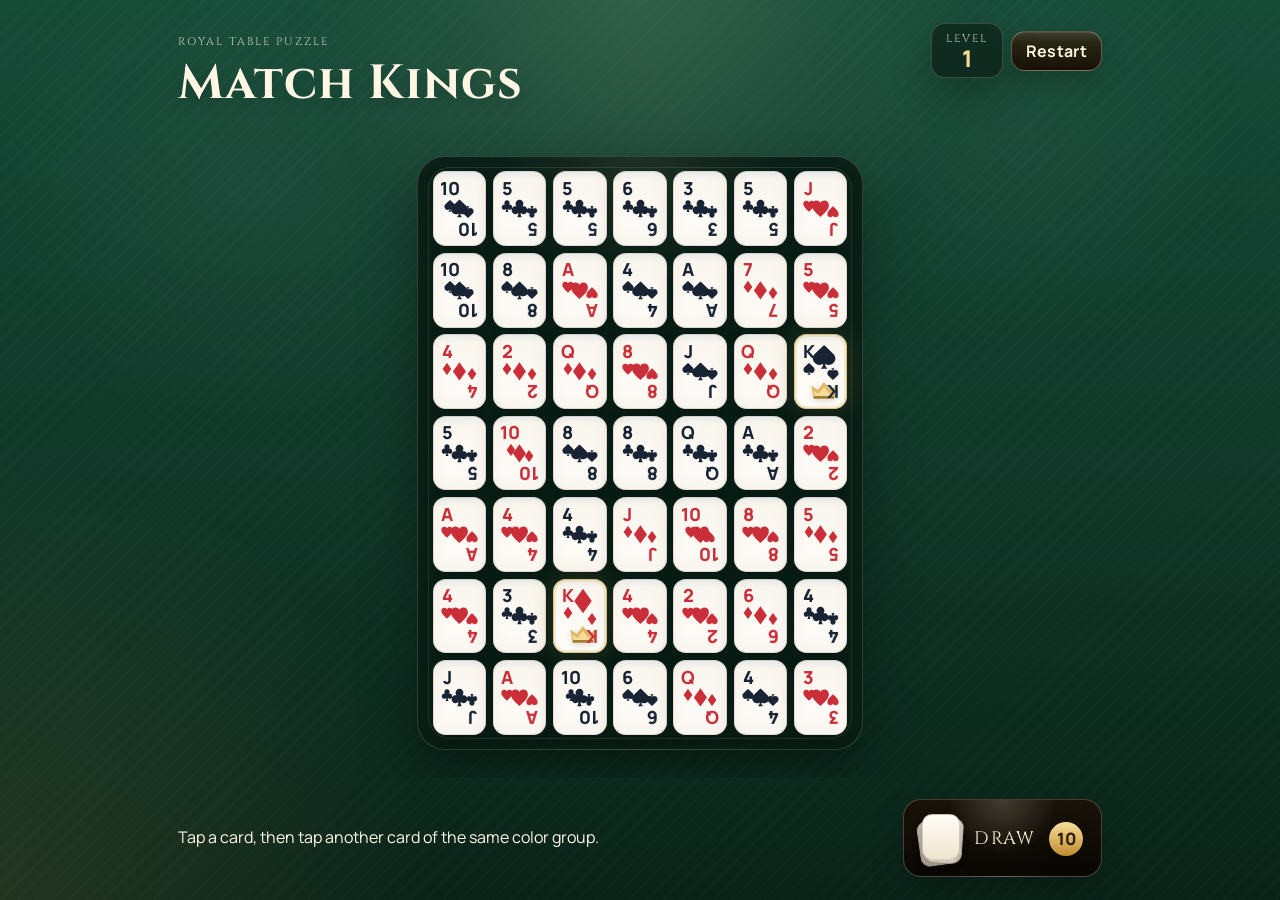
==== commit c0d919c9: "Simplify bottom controls to text and draw button only" ====
--- a/docs/index.html
+++ b/docs/index.html
@@ -33,25 +33,19 @@
       </section>
 
       <footer class="control-bar">
-        <section class="status-panel" aria-label="Instruction panel">
-          <span class="status-panel__label">Table Talk</span>
-          <p class="status-panel__message" id="statusMessage" aria-live="polite">
-            Tap a card, then tap another card of the same color group.
-          </p>
-        </section>
+        <p class="status-line" id="statusMessage" aria-live="polite">
+          Tap a card, then tap another card of the same color group.
+        </p>
 
-        <section class="draw-panel" aria-label="Draw pile">
-          <span class="draw-panel__label">Draw Pile</span>
-          <button class="draw-button" id="drawButton" type="button">
-            <span class="draw-button__stack" aria-hidden="true">
-              <span></span>
-              <span></span>
-              <span></span>
-            </span>
-            <span class="draw-button__text">Draw</span>
-            <span class="draw-button__count" id="drawCount">10</span>
-          </button>
-        </section>
+        <button class="draw-button" id="drawButton" type="button" aria-label="Draw from pile">
+          <span class="draw-button__stack" aria-hidden="true">
+            <span></span>
+            <span></span>
+            <span></span>
+          </span>
+          <span class="draw-button__text">Draw</span>
+          <span class="draw-button__count" id="drawCount">10</span>
+        </button>
       </footer>
     </main>
 
--- a/docs/styles.css
+++ b/docs/styles.css
@@ -24,6 +24,7 @@
   --frame-pad: clamp(10px, 1.6vmin, 16px);
   --app-pad-x: clamp(14px, 4vw, 28px);
   --app-pad-y: clamp(12px, 2.6dvh, 24px);
+  --chrome-reserve: clamp(220px, 34dvh, 320px);
 }
 
 * {
@@ -75,8 +76,8 @@
   z-index: 1;
   width: min(980px, 100%);
   margin-inline: auto;
-  min-height: 100vh;
-  min-height: 100dvh;
+  height: 100vh;
+  height: 100dvh;
   display: grid;
   grid-template-rows: auto 1fr auto;
   gap: clamp(14px, 2.4dvh, 24px);
@@ -99,8 +100,6 @@
 }
 
 .hero__eyebrow,
-.status-panel__label,
-.draw-panel__label,
 .endgame__eyebrow,
 .hero__pill-label {
   display: block;
@@ -124,39 +123,35 @@
 .hero__controls {
   display: flex;
   align-items: center;
-  gap: 10px;
+  gap: 8px;
   flex-wrap: wrap;
   justify-content: flex-end;
 }
 
-.hero__pill,
-.status-panel,
-.draw-panel {
+.hero__pill {
   border: 1px solid var(--panel-border);
   background: linear-gradient(180deg, rgba(13, 34, 25, 0.72), rgba(8, 23, 17, 0.66));
   box-shadow: var(--shadow-soft);
   backdrop-filter: blur(12px);
-}
-
-.hero__pill {
-  min-width: 84px;
-  padding: 10px 14px;
-  border-radius: 16px;
+  min-width: 72px;
+  padding: 7px 10px;
+  border-radius: 14px;
   text-align: center;
 }
 
 .hero__pill-value {
   display: block;
-  margin-top: 2px;
-  font-size: clamp(20px, 5vw, 26px);
+  margin-top: 1px;
+  font-size: clamp(17px, 4.1vw, 23px);
   font-weight: 800;
+  line-height: 1;
   color: var(--gold-bright);
 }
 
 .chrome-button {
-  min-height: 46px;
-  padding: 0 18px;
-  border-radius: 16px;
+  min-height: 40px;
+  padding: 0 14px;
+  border-radius: 14px;
   border: 1px solid rgba(238, 216, 166, 0.34);
   background:
     linear-gradient(180deg, rgba(255, 255, 255, 0.08), transparent 28%),
@@ -191,11 +186,12 @@
   display: flex;
   align-items: center;
   justify-content: center;
+  overflow: hidden;
 }
 
 .tableau__frame {
-  width: min(100%, 92vw, 620px);
-  height: min(100%, 100%);
+  width: min(100%, 92vw, 620px, calc((100dvh - var(--chrome-reserve)) * 0.75));
+  max-height: 100%;
   aspect-ratio: 3 / 4;
   padding: var(--frame-pad);
   border-radius: 28px;
@@ -385,29 +381,18 @@
 }
 
 .control-bar {
-  display: grid;
-  grid-template-columns: 1fr auto;
-  gap: 14px;
-  align-items: end;
-}
-
-.status-panel {
-  min-height: 88px;
-  padding: 14px 16px 15px;
-  border-radius: 18px;
-}
-
-.status-panel__message {
-  margin: 7px 0 0;
+  display: flex;
+  align-items: center;
+  justify-content: space-between;
+  gap: 12px;
+}
+
+.status-line {
+  margin: 0;
   font-size: clamp(14px, 2.8vw, 16px);
-  line-height: 1.45;
+  line-height: 1.35;
   color: #fff7e7;
-}
-
-.draw-panel {
-  padding: 12px;
-  border-radius: 20px;
-  justify-self: end;
+  max-width: 62ch;
 }
 
 .draw-button {
@@ -488,6 +473,10 @@
   padding: 24px;
 }
 
+.endgame[hidden] {
+  display: none;
+}
+
 .endgame__scrim {
   position: absolute;
   inset: 0;
@@ -589,43 +578,128 @@
 }
 
 @media (max-width: 760px) {
+  :root {
+    --app-pad-y: clamp(8px, 1.8dvh, 14px);
+    --chrome-reserve: clamp(210px, 38dvh, 300px);
+  }
+
+  .app {
+    gap: clamp(8px, 1.8dvh, 14px);
+  }
+
   .hero {
     grid-template-columns: 1fr;
+    gap: 10px;
   }
 
   .hero__controls {
     justify-content: space-between;
+    gap: 6px;
+  }
+
+  .hero__pill {
+    min-width: 62px;
+    padding: 5px 8px;
+    border-radius: 12px;
+  }
+
+  .hero__pill-label {
+    font-size: 9px;
+    letter-spacing: 0.12em;
+  }
+
+  .hero__pill-value {
+    font-size: clamp(15px, 4.3vw, 18px);
+  }
+
+  .chrome-button {
+    min-height: 34px;
+    padding: 0 10px;
+    border-radius: 12px;
+    font-size: 13px;
+  }
+
+  .hero__title {
+    font-size: clamp(24px, 8vw, 36px);
   }
 
   .control-bar {
-    grid-template-columns: 1fr;
-  }
-
-  .draw-panel {
-    justify-self: stretch;
+    flex-direction: column;
+    align-items: stretch;
+    gap: 8px;
   }
 
   .draw-button {
     width: 100%;
+    min-height: 56px;
+    padding: 8px 12px;
+    gap: 8px;
+  }
+
+  .status-line {
+    font-size: 13px;
+    line-height: 1.25;
   }
 }
 
 @media (orientation: landscape) and (max-height: 720px) {
+  :root {
+    --app-pad-y: clamp(6px, 1.4dvh, 10px);
+    --chrome-reserve: clamp(150px, 28dvh, 220px);
+  }
+
   .app {
-    gap: 10px;
+    gap: 8px;
   }
 
   .hero__title {
-    font-size: clamp(28px, 5vw, 40px);
-  }
-
-  .status-panel {
-    min-height: 76px;
-    padding: 12px 14px;
+    font-size: clamp(24px, 4.2vw, 34px);
+  }
+
+  .hero__pill {
+    min-width: 64px;
+    padding: 5px 8px;
+  }
+
+  .hero__pill-value {
+    font-size: clamp(14px, 2.4vw, 17px);
+  }
+
+  .chrome-button {
+    min-height: 32px;
+    padding: 0 10px;
+    font-size: 13px;
+  }
+
+  .status-line {
+    font-size: 13px;
+    line-height: 1.2;
   }
 
   .draw-button {
-    min-height: 64px;
-    padding: 12px 16px;
-  }
-}
+    min-height: 50px;
+    padding: 7px 12px;
+    gap: 8px;
+  }
+}
+
+@media (max-height: 620px) {
+  :root {
+    --chrome-reserve: clamp(138px, 26dvh, 190px);
+  }
+
+  .hero__eyebrow,
+  .hero__pill-label {
+    font-size: 9px;
+    letter-spacing: 0.13em;
+  }
+
+  .hero__title {
+    font-size: clamp(20px, 6vw, 30px);
+  }
+
+  .status-line {
+    font-size: 12px;
+    line-height: 1.2;
+  }
+}
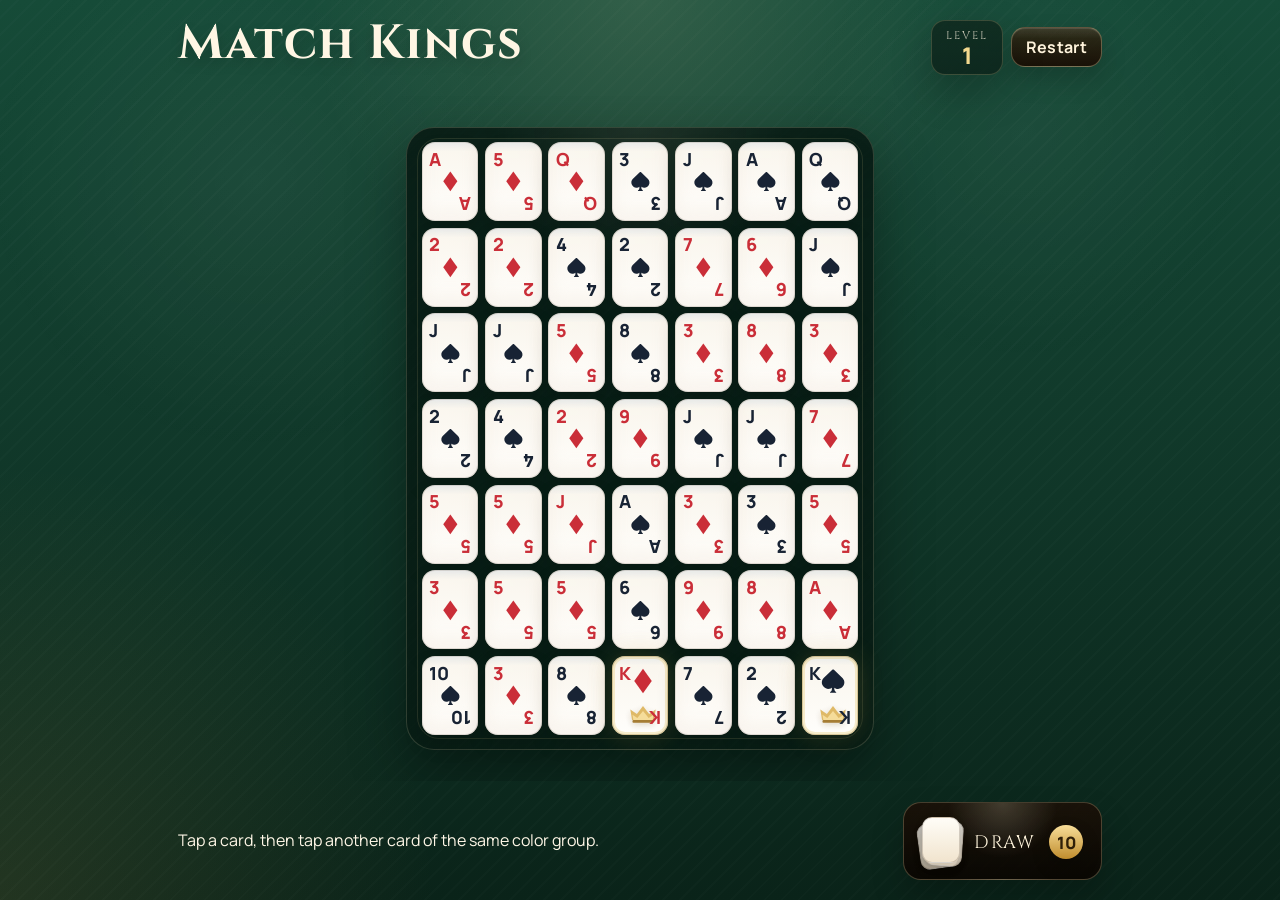
==== commit 2439780e: "Improve board legibility and enlarge tableau layout" ====
--- a/docs/index.html
+++ b/docs/index.html
@@ -10,7 +10,6 @@
     <main class="app">
       <header class="hero">
         <div class="hero__copy">
-          <p class="hero__eyebrow">Royal Table Puzzle</p>
           <h1 class="hero__title">Match Kings</h1>
         </div>
 
--- a/docs/styles.css
+++ b/docs/styles.css
@@ -23,7 +23,7 @@
   --board-gap: clamp(4px, 0.75vmin, 8px);
   --frame-pad: clamp(10px, 1.6vmin, 16px);
   --app-pad-x: clamp(14px, 4vw, 28px);
-  --app-pad-y: clamp(12px, 2.6dvh, 24px);
+  --app-pad-y: clamp(10px, 2.2dvh, 20px);
   --chrome-reserve: clamp(220px, 34dvh, 320px);
 }
 
@@ -99,7 +99,6 @@
   min-width: 0;
 }
 
-.hero__eyebrow,
 .endgame__eyebrow,
 .hero__pill-label {
   display: block;
@@ -111,7 +110,7 @@
 }
 
 .hero__title {
-  margin: 4px 0 0;
+  margin: 0;
   font-family: "Cinzel", Georgia, serif;
   font-size: clamp(32px, 8vw, 48px);
   line-height: 0.98;
@@ -190,7 +189,7 @@
 }
 
 .tableau__frame {
-  width: min(100%, 92vw, 620px, calc((100dvh - var(--chrome-reserve)) * 0.75));
+  width: min(100%, 96.6vw, 651px, calc((100dvh - var(--chrome-reserve)) * 0.7875));
   max-height: 100%;
   aspect-ratio: 3 / 4;
   padding: var(--frame-pad);
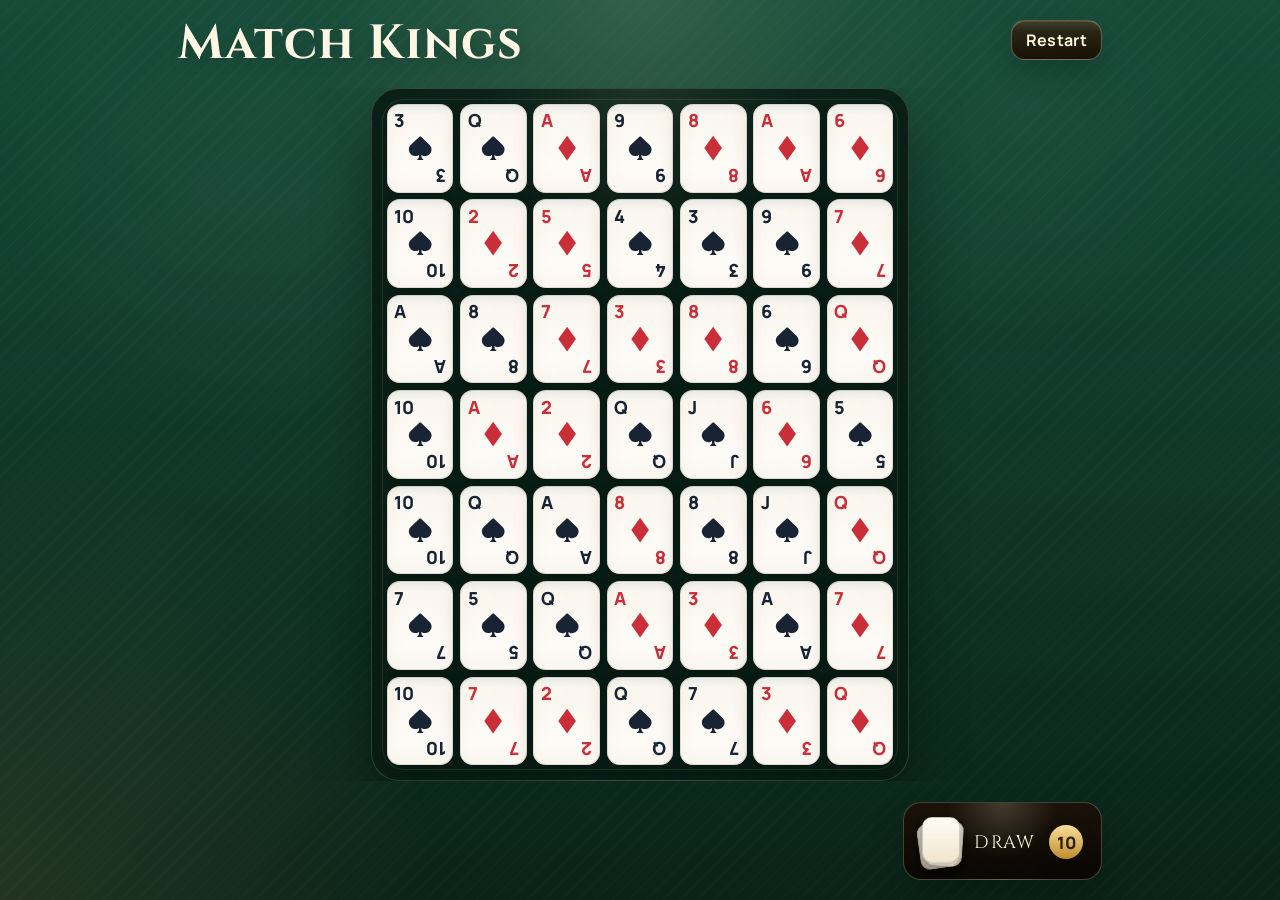
==== commit ff4a38f8: "Move draw button back to bottom control bar" ====
--- a/docs/index.html
+++ b/docs/index.html
@@ -14,11 +14,6 @@
         </div>
 
         <div class="hero__controls">
-          <div class="hero__pill" aria-label="Current level">
-            <span class="hero__pill-label">Level</span>
-            <span class="hero__pill-value" id="levelValue">1</span>
-          </div>
-
           <button class="chrome-button" id="restartButton" type="button">
             Restart
           </button>
@@ -32,10 +27,6 @@
       </section>
 
       <footer class="control-bar">
-        <p class="status-line" id="statusMessage" aria-live="polite">
-          Tap a card, then tap another card of the same color group.
-        </p>
-
         <button class="draw-button" id="drawButton" type="button" aria-label="Draw from pile">
           <span class="draw-button__stack" aria-hidden="true">
             <span></span>
@@ -60,7 +51,7 @@
         <h2 class="endgame__title" id="endgameTitle">Board Cleared</h2>
         <p class="endgame__body" id="endgameBody">You cleared the table.</p>
         <button class="chrome-button chrome-button--primary" id="endgameActionButton" type="button">
-          Next Level
+          Play Again
         </button>
       </section>
     </div>
--- a/docs/styles.css
+++ b/docs/styles.css
@@ -24,7 +24,7 @@
   --frame-pad: clamp(10px, 1.6vmin, 16px);
   --app-pad-x: clamp(14px, 4vw, 28px);
   --app-pad-y: clamp(10px, 2.2dvh, 20px);
-  --chrome-reserve: clamp(220px, 34dvh, 320px);
+  --chrome-reserve: clamp(180px, 28dvh, 250px);
 }
 
 * {
@@ -99,8 +99,7 @@
   min-width: 0;
 }
 
-.endgame__eyebrow,
-.hero__pill-label {
+.endgame__eyebrow {
   display: block;
   font-family: "Cinzel", Georgia, serif;
   font-size: 11px;
@@ -123,28 +122,7 @@
   display: flex;
   align-items: center;
   gap: 8px;
-  flex-wrap: wrap;
   justify-content: flex-end;
-}
-
-.hero__pill {
-  border: 1px solid var(--panel-border);
-  background: linear-gradient(180deg, rgba(13, 34, 25, 0.72), rgba(8, 23, 17, 0.66));
-  box-shadow: var(--shadow-soft);
-  backdrop-filter: blur(12px);
-  min-width: 72px;
-  padding: 7px 10px;
-  border-radius: 14px;
-  text-align: center;
-}
-
-.hero__pill-value {
-  display: block;
-  margin-top: 1px;
-  font-size: clamp(17px, 4.1vw, 23px);
-  font-weight: 800;
-  line-height: 1;
-  color: var(--gold-bright);
 }
 
 .chrome-button {
@@ -189,7 +167,7 @@
 }
 
 .tableau__frame {
-  width: min(100%, 96.6vw, 651px, calc((100dvh - var(--chrome-reserve)) * 0.7875));
+  width: min(100%, 101.43vw, 684px, calc((100dvh - var(--chrome-reserve)) * 0.8269));
   max-height: 100%;
   aspect-ratio: 3 / 4;
   padding: var(--frame-pad);
@@ -381,17 +359,8 @@
 
 .control-bar {
   display: flex;
+  justify-content: flex-end;
   align-items: center;
-  justify-content: space-between;
-  gap: 12px;
-}
-
-.status-line {
-  margin: 0;
-  font-size: clamp(14px, 2.8vw, 16px);
-  line-height: 1.35;
-  color: #fff7e7;
-  max-width: 62ch;
 }
 
 .draw-button {
@@ -463,6 +432,8 @@
   box-shadow: 0 8px 18px rgba(0, 0, 0, 0.22);
 }
 
+
+
 .endgame {
   position: fixed;
   inset: 0;
@@ -579,7 +550,7 @@
 @media (max-width: 760px) {
   :root {
     --app-pad-y: clamp(8px, 1.8dvh, 14px);
-    --chrome-reserve: clamp(210px, 38dvh, 300px);
+    --chrome-reserve: clamp(170px, 32dvh, 230px);
   }
 
   .app {
@@ -587,28 +558,12 @@
   }
 
   .hero {
-    grid-template-columns: 1fr;
+    grid-template-columns: 1fr auto;
     gap: 10px;
   }
 
   .hero__controls {
-    justify-content: space-between;
     gap: 6px;
-  }
-
-  .hero__pill {
-    min-width: 62px;
-    padding: 5px 8px;
-    border-radius: 12px;
-  }
-
-  .hero__pill-label {
-    font-size: 9px;
-    letter-spacing: 0.12em;
-  }
-
-  .hero__pill-value {
-    font-size: clamp(15px, 4.3vw, 18px);
   }
 
   .chrome-button {
@@ -622,29 +577,17 @@
     font-size: clamp(24px, 8vw, 36px);
   }
 
-  .control-bar {
-    flex-direction: column;
-    align-items: stretch;
-    gap: 8px;
-  }
-
   .draw-button {
-    width: 100%;
     min-height: 56px;
     padding: 8px 12px;
     gap: 8px;
   }
-
-  .status-line {
-    font-size: 13px;
-    line-height: 1.25;
-  }
 }
 
 @media (orientation: landscape) and (max-height: 720px) {
   :root {
     --app-pad-y: clamp(6px, 1.4dvh, 10px);
-    --chrome-reserve: clamp(150px, 28dvh, 220px);
+    --chrome-reserve: clamp(140px, 25dvh, 200px);
   }
 
   .app {
@@ -653,15 +596,6 @@
 
   .hero__title {
     font-size: clamp(24px, 4.2vw, 34px);
-  }
-
-  .hero__pill {
-    min-width: 64px;
-    padding: 5px 8px;
-  }
-
-  .hero__pill-value {
-    font-size: clamp(14px, 2.4vw, 17px);
   }
 
   .chrome-button {
@@ -670,11 +604,6 @@
     font-size: 13px;
   }
 
-  .status-line {
-    font-size: 13px;
-    line-height: 1.2;
-  }
-
   .draw-button {
     min-height: 50px;
     padding: 7px 12px;
@@ -684,21 +613,10 @@
 
 @media (max-height: 620px) {
   :root {
-    --chrome-reserve: clamp(138px, 26dvh, 190px);
-  }
-
-  .hero__eyebrow,
-  .hero__pill-label {
-    font-size: 9px;
-    letter-spacing: 0.13em;
+    --chrome-reserve: clamp(132px, 22dvh, 180px);
   }
 
   .hero__title {
     font-size: clamp(20px, 6vw, 30px);
   }
-
-  .status-line {
-    font-size: 12px;
-    line-height: 1.2;
-  }
-}
+}
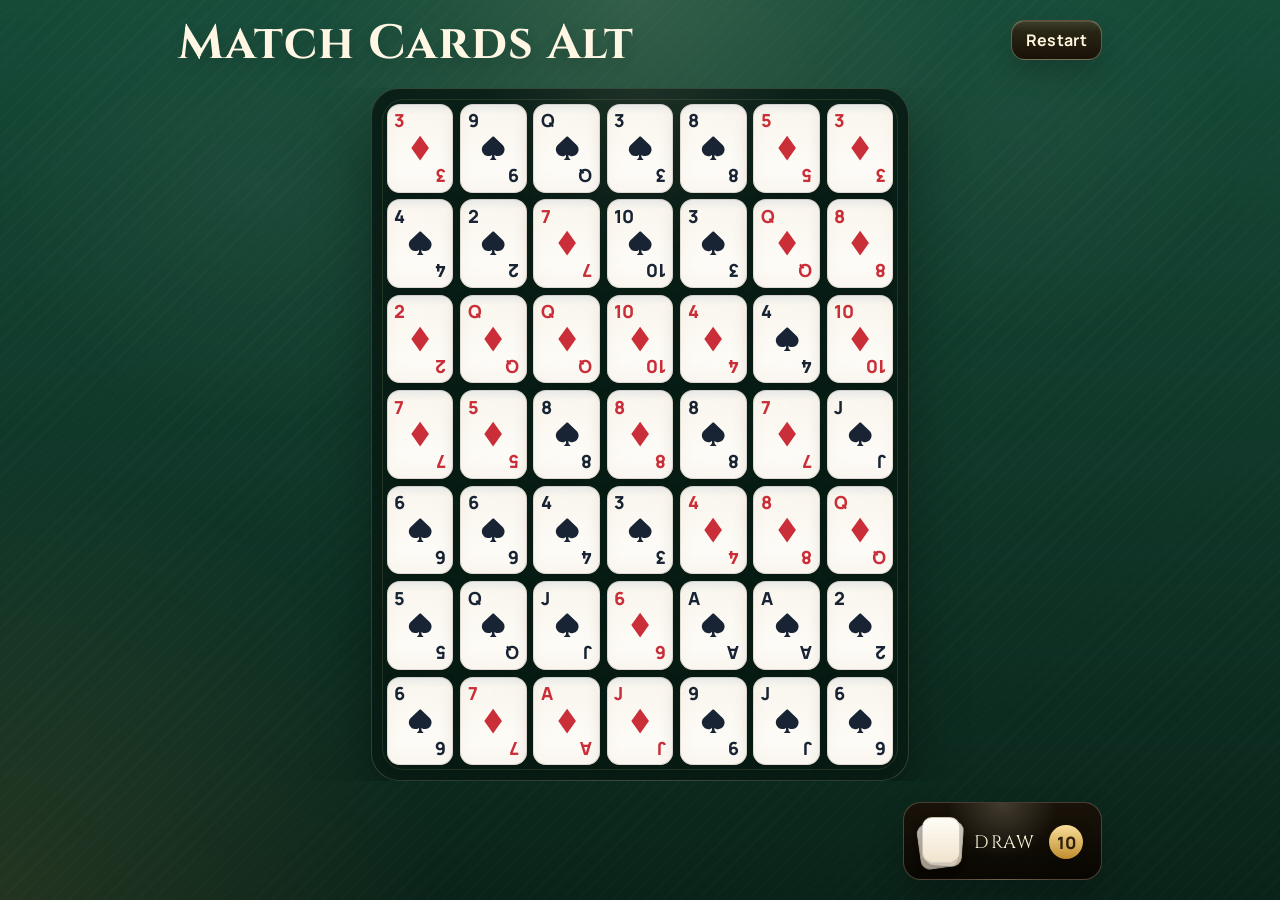
==== commit ff81bc43: "Create Match Cards Alt ruleset with equal-pair clears" ====
--- a/docs/index.html
+++ b/docs/index.html
@@ -3,14 +3,14 @@
   <head>
     <meta charset="UTF-8" />
     <meta name="viewport" content="width=device-width, initial-scale=1, viewport-fit=cover" />
-    <title>Match Kings</title>
+    <title>Match Cards Alt</title>
     <link rel="stylesheet" href="styles.css" />
   </head>
   <body>
     <main class="app">
       <header class="hero">
         <div class="hero__copy">
-          <h1 class="hero__title">Match Kings</h1>
+          <h1 class="hero__title">Match Cards Alt</h1>
         </div>
 
         <div class="hero__controls">
@@ -22,7 +22,7 @@
 
       <section class="tableau" aria-label="Game table">
         <div class="tableau__frame">
-          <section class="board" id="board" aria-label="Match Kings board"></section>
+          <section class="board" id="board" aria-label="Match Cards Alt board"></section>
         </div>
       </section>
 
--- a/docs/styles.css
+++ b/docs/styles.css
@@ -549,6 +549,7 @@
 
 @media (max-width: 760px) {
   :root {
+    --app-pad-x: clamp(7px, 2vw, 14px);
     --app-pad-y: clamp(8px, 1.8dvh, 14px);
     --chrome-reserve: clamp(170px, 32dvh, 230px);
   }
